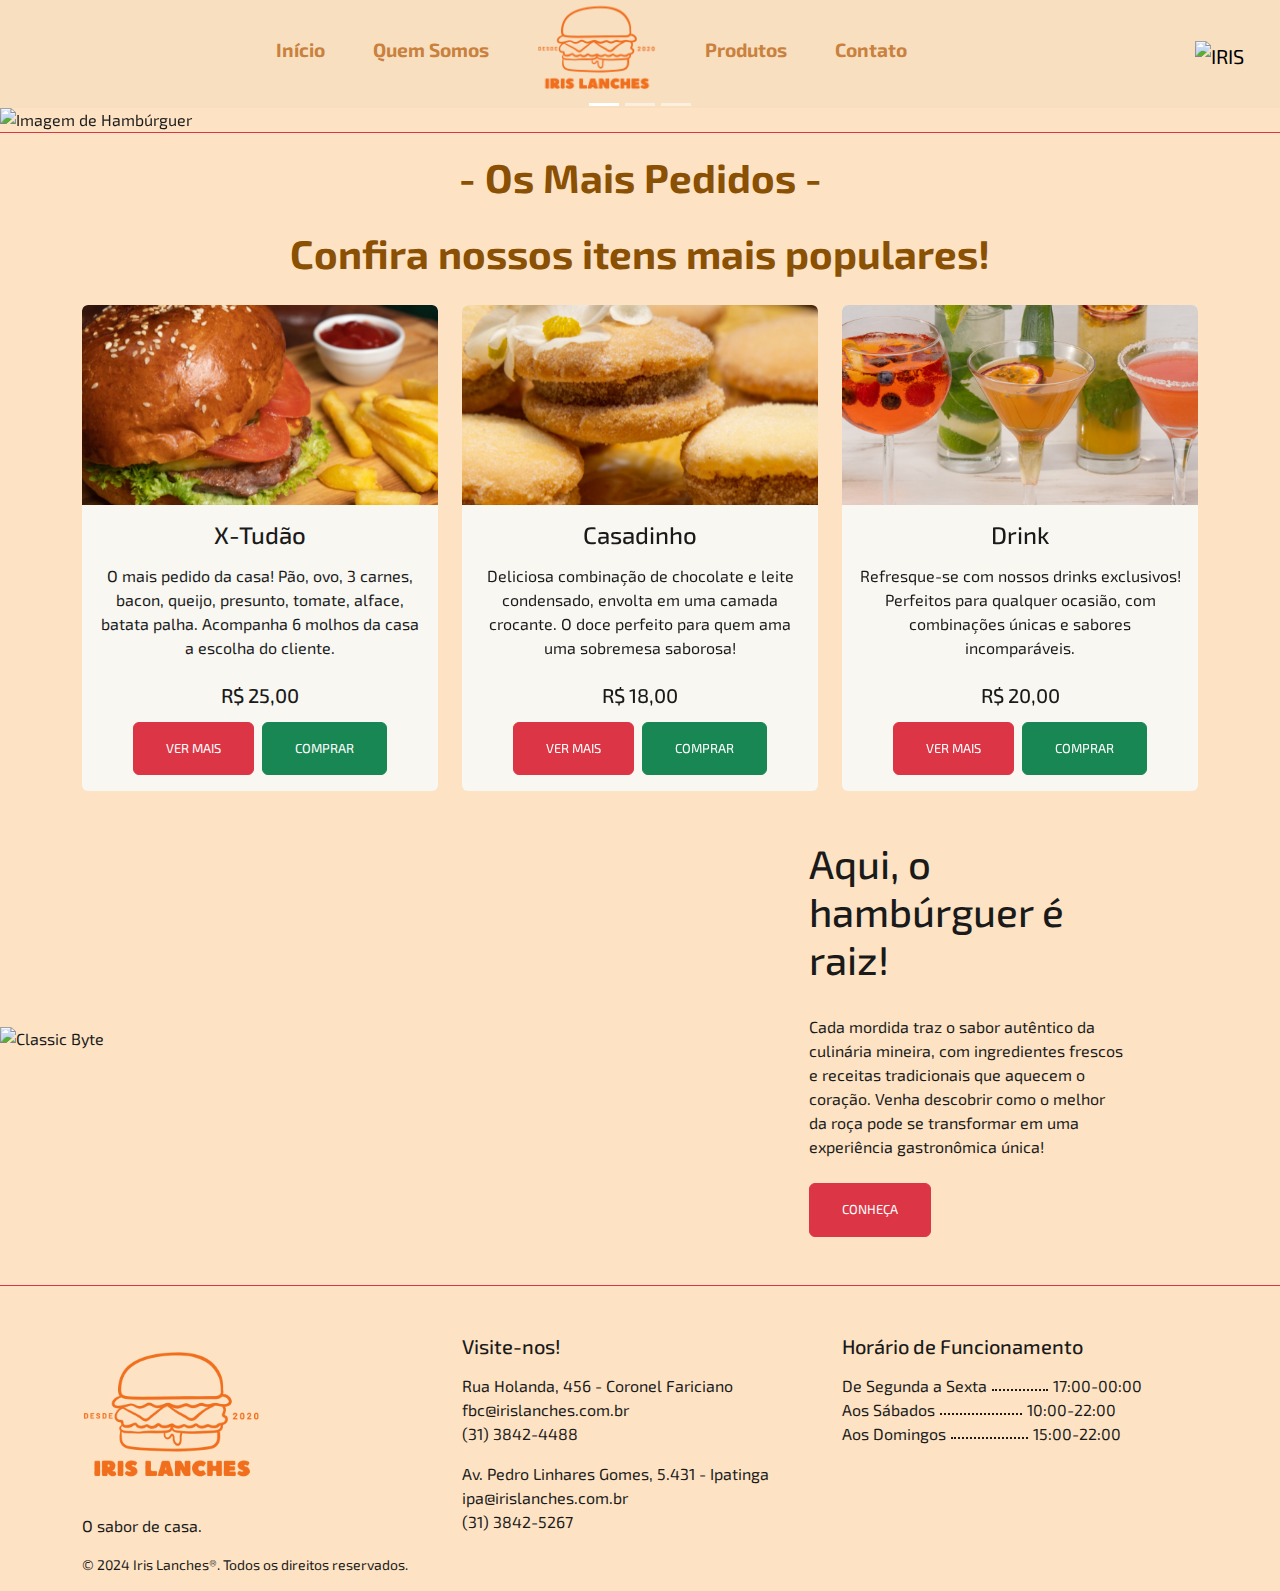
==== index.html @ 153a1ab7 "Título e subtítulo + botão para ver mais sobre o produto" ====
<!DOCTYPE html>
<html lang="pt-BR">

<head>
  <meta charset="utf-8"> <!--Ignora caracteres especiais-->
  <meta name="viewport" content="width=device-width, initial-scale=1.0"><!-- Adapta formato do site para qualquer tela -->
  <title>IRIS LANCHES</title>

  <!--Google Fonts-->
    <link rel="preconnect" href="https://fonts.googleapis.com">
    <link rel="preconnect" href="https://fonts.gstatic.com" crossorigin>
    <link href="https://fonts.googleapis.com/css2?family=Exo+2:ital,wght@0,100..900;1,100..900&family=Kanit:ital,wght@0,100;0,200;0,300;0,400;0,500;0,600;0,700;0,800;0,900;1,100;1,200;1,300;1,400;1,500;1,600;1,700;1,800;1,900&display=swap" rel="stylesheet">

  <!--Link Booststrap-->
  <link href="https://cdn.jsdelivr.net/npm/bootstrap@5.3.3/dist/css/bootstrap.min.css" rel="stylesheet"
    integrity="sha384-QWTKZyjpPEjISv5WaRU9OFeRpok6YctnYmDr5pNlyT2bRjXh0JMhjY6hW+ALEwIH" crossorigin="anonymous"> 
  
  <!--Bootstrap Icons-->
  <link rel="icon" href="img/favicon.ico" type="image/x-icon">

  <!--CSS Local-->
  <link rel="stylesheet" href="assets/style.css"> 
</head>

<body>
<!--NAVBAR-->
<header>
    <nav class="navbar navbar-expand-lg bg-navbar">
        <div class="container-fluid">
            <button class="navbar-toggler" type="button" data-bs-toggle="collapse"
                data-bs-target="#navbarSupportedContent" aria-controls="navbarSupportedContent"
                aria-expanded="false" aria-label="Toggle navigation">
                <span class="navbar-toggler-icon"></span>
          </button>
          <div class="collapse navbar-collapse justify-content-center" id="navbarSupportedContent">
              <ul class="navbar-nav">
                  <li class="nav-item active ms-3 me-3">
                      <a class="nav-link nav-hover h6 text" href="index.html" style="font-size: larger;"><strong>Início</strong></a>
                  </li>
                  <li class="nav-item ms-3 me-3">
                      <a class="nav-link nav-hover h6 text" href="quem-somos.html" style="font-size: larger;"><strong>Quem Somos</strong></a>
                  </li> 
                </ul>
                <!--Logo-->
                <a class="navbar-brand mx-4" href="index.html">
                    <img src="img/logo.navbar.png" alt="IRIS" width="120" height="120">
                </a>
                <ul class="navbar-nav">
                    <li class="nav-item ms-3 me-3 dropdown">
                        <a class="nav-link nav-hover h6 text" href="#" 
                            data-bs-toggle="dropdown" aria-expanded="false" style="font-size: larger;">
                            <strong>Produtos</strong>
                        </a>
                        <ul class="dropdown-menu border-warning">
                            <li><a class="dropdown-item" href="produtos/hamburgueres.html"><strong>Hambúrgueres</strong></a></li>
                            <li><a class="dropdown-item" href="produtos/bebidas.html"><strong>Bebidas</strong></a></li>
                            <li><a class="dropdown-item" href="/produtos/porcoes.html"><strong>Porções</strong></a></li>
                            <li><a class="dropdown-item" href="produtos/sobremesas.html"><strong>Sobremesas</strong></a></li>
                            <li>
                                <hr class="dropdown-divider border-success">
                            </li>
                            <li><a class="dropdown-item" href="produtos.html" style="font-size: larger;"><strong>Ver tudo</strong></a></li>
                        </ul>
                    </li>

                    <li class="nav-item ms-3 me-3">
                        <a class="nav-link nav-hover h6 text" href="contato.html" style="font-size: larger;"><strong>Contato</strong></a>
                    </li>
                </ul>
          </div>

          <ul class="navbar-nav ms-auto">
              <li class="nav-item">
                  <!--Sacola-->
                <a class="navbar-brand mx-4" href="carrinho.html">
                    <img src="img/Sacola.png" alt="IRIS" width="50" height="50">
                </a>
              </li>
          </ul>
      </div>
  </nav>
</header>
</main>

<!--CARROSSEL-->
<div id="carouselExampleIndicators" class="carousel slide custom-carousel border-bottom border-danger"
    data-bs-ride="carousel" data-bs-pause="false">
    <div class="carousel-indicators">
        <button type="button" data-bs-target="#carouselExampleIndicators" data-bs-slide-to="0" class="active"
            aria-current="true" aria-label="Slide 1"></button>
        <button type="button" data-bs-target="#carouselExampleIndicators" data-bs-slide-to="1"
            aria-label="Slide 2"></button>
        <button type="button" data-bs-target="#carouselExampleIndicators" data-bs-slide-to="2"
            aria-label="Slide 3"></button>
    </div>
    <div class="carousel-inner">
        <!-- Slide 1 -->
        <div class="carousel-item active">
            <img src="img/carrossel1.png" class="d-block w-100" alt="Imagem de Hambúrguer">
            <div class="carousel-caption">
                <a href="produtos/hamburgueres.html" class="btn btn-danger mt-3">Lanches</a>
            </div>
        </div>
        <!-- Slide 2 -->
        <div class="carousel-item">
            <img src="img/carrossel2.png" class="d-block w-100" alt="Imagem de Sobremesa">
            <div class="carousel-caption">
                <a href="produtos/sobremesas.html" class="btn btn-danger mt-3">Sobremesas</a>
            </div>
        </div>
        <!-- Slide 3 -->
        <div class="carousel-item">
            <img src="img/carrossel3.png" class="d-block w-100" alt="Imagem de Bebidas">
            <div class="carousel-caption">
                <a href="produtos/bebidas.html" class="btn btn-danger mt-3">Bebidas</a>
            </div>
        </div>
    </div>
</div>

  <!-- Título  -->
     <div class="titulo text-center d-flex flex-column align-items-center">
        <h1><strong>- Os Mais Pedidos -</strong></h1>
     </div>
     <!-- Subtítulo -->
    <div class="subtitulo text-center d-flex flex-column align-items-center">
        <h1><strong>Confira nossos itens mais populares!</strong></h1>
    </div>
        <!-- CARDS -->
        <div class="container">
            <div id="carouselExampleAutoplaying" class="carousel slide" data-bs-ride="carousel" data-bs-interval="5000" data-bs-pause="false">
                <div class="carousel-inner">
                    <div class="carousel-item active">
                        <div class="row">
                            <div class="col-md-4">
                                <div class="card border-0 text-center d-flex flex-column align-items-center">
                                    <img src="img/Card-Início-1.png" class="card-img-top img-carousel" alt="X-Tudão">
                                    <div class="card-body">
                                        <h4 class="card-title">X-Tudão</h4>
                                        <p class="card-text">O mais pedido da casa! Pão, ovo, 3 carnes, bacon, queijo, presunto, tomate, alface, batata palha. Acompanha 6 molhos da casa a escolha do cliente.</p>
                                        <h5 class="card-text">R$ 25,00</h5>
                                        <div class="d-flex justify-content-center">
                                            <a href="produtos/hamburgueres.html" class="btn btn-danger me-2">Ver mais</a> 
                                            <a href="comprar/hamburguer" class="btn btn-success">Comprar</a> 
                                        </div>
                                    </div>
                                </div>
                            </div>
                            <div class="col-md-4">
                                <div class="card border-0 text-center d-flex flex-column align-items-center">
                                    <img src="img/Card-Início-2.png" class="card-img-top img-carousel" alt="Doce">
                                    <div class="card-body">
                                        <h4 class="card-title">Casadinho</h4>
                                        <p class="card-text">Deliciosa combinação de chocolate e leite condensado, envolta em uma camada crocante. O doce perfeito para quem ama uma sobremesa saborosa!</p>
                                        <h5 class="card-text">R$ 18,00</h5>
                                        <div class="d-flex justify-content-center">
                                            <a href="produtos/hamburgueres.html" class="btn btn-danger me-2">Ver mais</a>
                                            <a href="comprar/hamburguer" class="btn btn-success">Comprar</a> 
                                        </div>
                                    </div>
                                </div>
                            </div>
                            <div class="col-md-4">
                                <div class="card border-0 text-center d-flex flex-column align-items-center">
                                    <img src="img/Card-Início-3.png" class="card-img-top img-carousel" alt="Drinks">
                                    <div class="card-body">
                                        <h4 class="card-title">Drink</h4>
                                        <p class="card-text">Refresque-se com nossos drinks exclusivos! Perfeitos para qualquer ocasião, com combinações únicas e sabores incomparáveis.</p>
                                        <h5 class="card-text">R$ 20,00</h5>
                                        <div class="d-flex justify-content-center">
                                            <a href="produtos/hamburgueres.html" class="btn btn-danger me-2">Ver mais</a> 
                                            <a href="comprar/hamburguer" class="btn btn-success">Comprar</a> 
                                        </div>
                                    </div>
                                </div>
                            </div>
                        </div>
                    </div>
                </div>
            </div>
        </div>
        
<!--Botão "Quem Somos"-->
<div class="row align-items-center border-bottom border-danger">
  <div class="col-lg-6">
      <img src="img/missão.card.png" alt="Classic Byte" width="100%">
  </div>
  <div class="col-lg-6">
      <div class="m-pp">
          <h1>Aqui, o hambúrguer é raiz!</h1>
           ​<p>Cada mordida traz o sabor autêntico da culinária mineira, com ingredientes frescos e receitas tradicionais que aquecem o coração. Venha descobrir como o melhor da roça pode se transformar em uma experiência gastronômica única!</p>
          <a href="quem-somos.html" class="btn btn-danger mt-2">Conheça</a>
      </div>
  </div>
</div>

<footer>
  <!--Contato ao fim da página-->
<div class="container my-5">
  <div class="row">
      <!-- Coluna 1 -->
      <div class="col-lg-4 col-sm-12 text-start">
          <img src="img/logo.navbar.png" class="mb-8" width="180px">
          <p>O sabor de casa.</p>
          <p class="small">© 2024 Iris Lanches®. Todos os direitos reservados.</p>
      </div>

      <!-- Coluna 2 -->
      <div class="col-lg-4 col-sm-12 text-start my-lg-0 my-sm-4">
          <h5 class="mb-3">Visite-nos!</h5>
          <p>Rua Holanda, 456 - Coronel Fariciano<br>
              fbc@irislanches.com.br<br>
              (31) 3842-4488</p>
          <p>Av. Pedro Linhares Gomes, 5.431 - Ipatinga<br>
              ipa@irislanches.com.br<br>
              (31) 3842-5267</p>
      </div>

      <!-- Coluna 3 -->
      <div class="col-lg-4 col-sm-12 text-start">
          <h5 class="mb-3">Horário de Funcionamento</h5>
          <div class="footer-item">
              <div> De Segunda a Sexta</div>
              <div class="footer-line"></div>
              <div>17:00-00:00</div>
          </div>
          <div class="footer-item">
              <div>Aos Sábados</div>
              <div class="footer-line"></div>
              <div>10:00-22:00</div>
          </div>
          <div class="footer-item">
              <div>Aos Domingos</div>
              <div class="footer-line"></div>
              <div>15:00-22:00</div>
</div>

<a href="https://www.facebook.com/SenaiMG" class="btn text-danger fs-5"><i
class="bi bi-facebook"></i></a>
<a href="https://www.instagram.com/senaiminas" class="btn text-danger fs-5"><i
class="bi bi-instagram"></i></a>
<a href="https://x.com/senaimg" class="btn text-danger fs-5"><i class="bi bi-twitter"></i></a>
</div>
</div>
</div>
</footer>

<script src="https://cdn.jsdelivr.net/npm/bootstrap@5.3.3/dist/js/bootstrap.bundle.min.js"
integrity="sha384-YvpcrYf0tY3lHB60NNkmXc5s9fDVZLESaAA55NDzOxhy9GkcIdslK1eN7N6jIeHz"
crossorigin="anonymous"></script>

</body>
</html>
---- assets/style.css ----
/* FORMATA BODY INICIAL */
body {
    margin: 0;
    height: 100vh;
    background-color: rgb(253, 227, 196);
    background-size: cover;
    background-repeat: no-repeat;
    background-position: center;
}

/**/
:root {
    --bs-body-bg: #F8F7F2;
    --bs-body-color: #1A1A1A;
}

body {
    font-family: 'Exo 2', sans-serif;
}

.btn {
    font-family: 'Exo 2', sans-serif;
    text-transform: uppercase;
    padding: 1rem 2rem 1rem 2rem;
    font-size: 13px;
}

.m-pp {
    margin: 3rem 25% 3rem 25%;
}

/*NAVBAR*/
.bg-navbar {
    background-color: #f7dfc0;
    height: 108px; 
}

.navbar {
    padding-top: 5px; 
    padding-bottom: 5px; 
}

/* Define as cores padrão da navbar */
.bg-navbar {
    background-color: #f7dfc0; 
}

.navbar .nav-link {
    color: #c9813d; 
    transition: color 0.3s ease, background-color 0.3s ease;
}

.navbar .nav-link:hover {
    color: #a54f27;
}

/* Exibe o dropdown */
.dropdown:hover .dropdown-menu {
    display: block;
    position: absolute;
    z-index: 1000; 
}

/* Para os itens do dropdown */
.dropdown-menu .dropdown-item {
    color: #c9813d;
    transition: color 0.3s ease, background-color 0.3s ease;
}

/* Para o hover nos itens do dropdown */
.dropdown-menu .dropdown-item:hover {
    color: #ffffff;
    background-color: #ff4500; 
}

/* Estilo comum para todos os botões */
.carousel-caption .btn {
    position: absolute;
    z-index: 10;  
    font-size: 1rem;  
    color: #fff;  
    padding: 10px 20px;
}

/* CARROSSEL */
.carousel-item {
    position: relative;
    height: 100%; 
}

.carousel-caption {
    position: absolute;
    bottom: 10px;  
    left: 10px;    
    right: 10px;
    z-index: 10;  
    color: white;  
}

/* Botões */
.carousel-caption .btn {
    position: absolute;
    z-index: 11;  
    padding: 10px 20px;  
    background-color: #851511;  
    color: white;  
    border-radius: 5px;  
    font-family: 'Exo 2', sans-serif;
    text-decoration: none;  
}

/* Botão do primeiro slide */
.carousel-item:first-child .carousel-caption .btn {
    top: -120%;   
    left: 4%;  
}

/* Botão do segundo slide */
.carousel-item:nth-child(2) .carousel-caption .btn {
    top: -300%;   
    right: 45%; 
}

/* Botão do terceiro slide */
.carousel-item:nth-child(3) .carousel-caption .btn {
    bottom: 345%; 
    left: 48%;   
}


.custom-carousel .carousel-inner {
    height: 100%;
}

.custom-carousel img {
    object-fit: cover;
    height: 100%;
}

/* Ajuste Imagem Carousel Produtos */
.img-carousel {
    height: 660px;
    width: 400px;
}


@keyframes scroll {
    0% {
        transform: translateX(0%);
    }

    100% {
        transform: translateX(-100%);
    }
}

/*Título e Subtítulo*/
.titulo, .subtitulo {
    color: #8a5004;
    font-size: xx-large;
    margin-top: 20px; 
    margin-bottom: 20px; 
}

/*CARDS*/
.card {
    display: flex;
    flex-direction: column;
    justify-content: space-between;
    height: 100%; 
    overflow: hidden; 
    margin-bottom: 20px; 
}
/* Ajustes nas imagens para garantir que elas fiquem dentro do card */
.img-carousel {
    width: 100%; 
    height: 200px; 
    object-fit: cover; 
}

/* Ajustar o texto dentro do card e garantir que os botões fiquem visíveis */
.card-body {
    display: flex;
    flex-direction: column;
    justify-content: space-between;
    flex-grow: 1; 
    overflow: hidden; 
}

/* Ajustes nos botões dentro dos cards */
.card-body .btn {
    margin-top: auto; 
}

/* Responsividade para telas pequenas */
@media (max-width: 768px) {
    .card {
        height: auto; 
    }

    .img-carousel {
        height: 180px; 
    }
}


/* Linha Pontilhada - Footer */
.footer-item {
    display: flex;
}

.footer-item>div:first-child {
    min-width: 65px;
    text-align: left;
}

.footer-line {
    border-bottom: 2px dotted;
    flex-grow: .5;
    margin: 0 5px;
    position: relative;
    top: -7px;
}

/* Linha do Tempo - Quem Somos */
.tl-separator {
    width: 2px;
    height: 100%;
    background-color: var(--bs-danger);
}

.tl-circle {
    width: 20px;
    height: 20px;
    background-color: var(--bs-danger);
    border-radius: 50%;
    margin-left: 50%;
    transform: translateX(-50%);
}
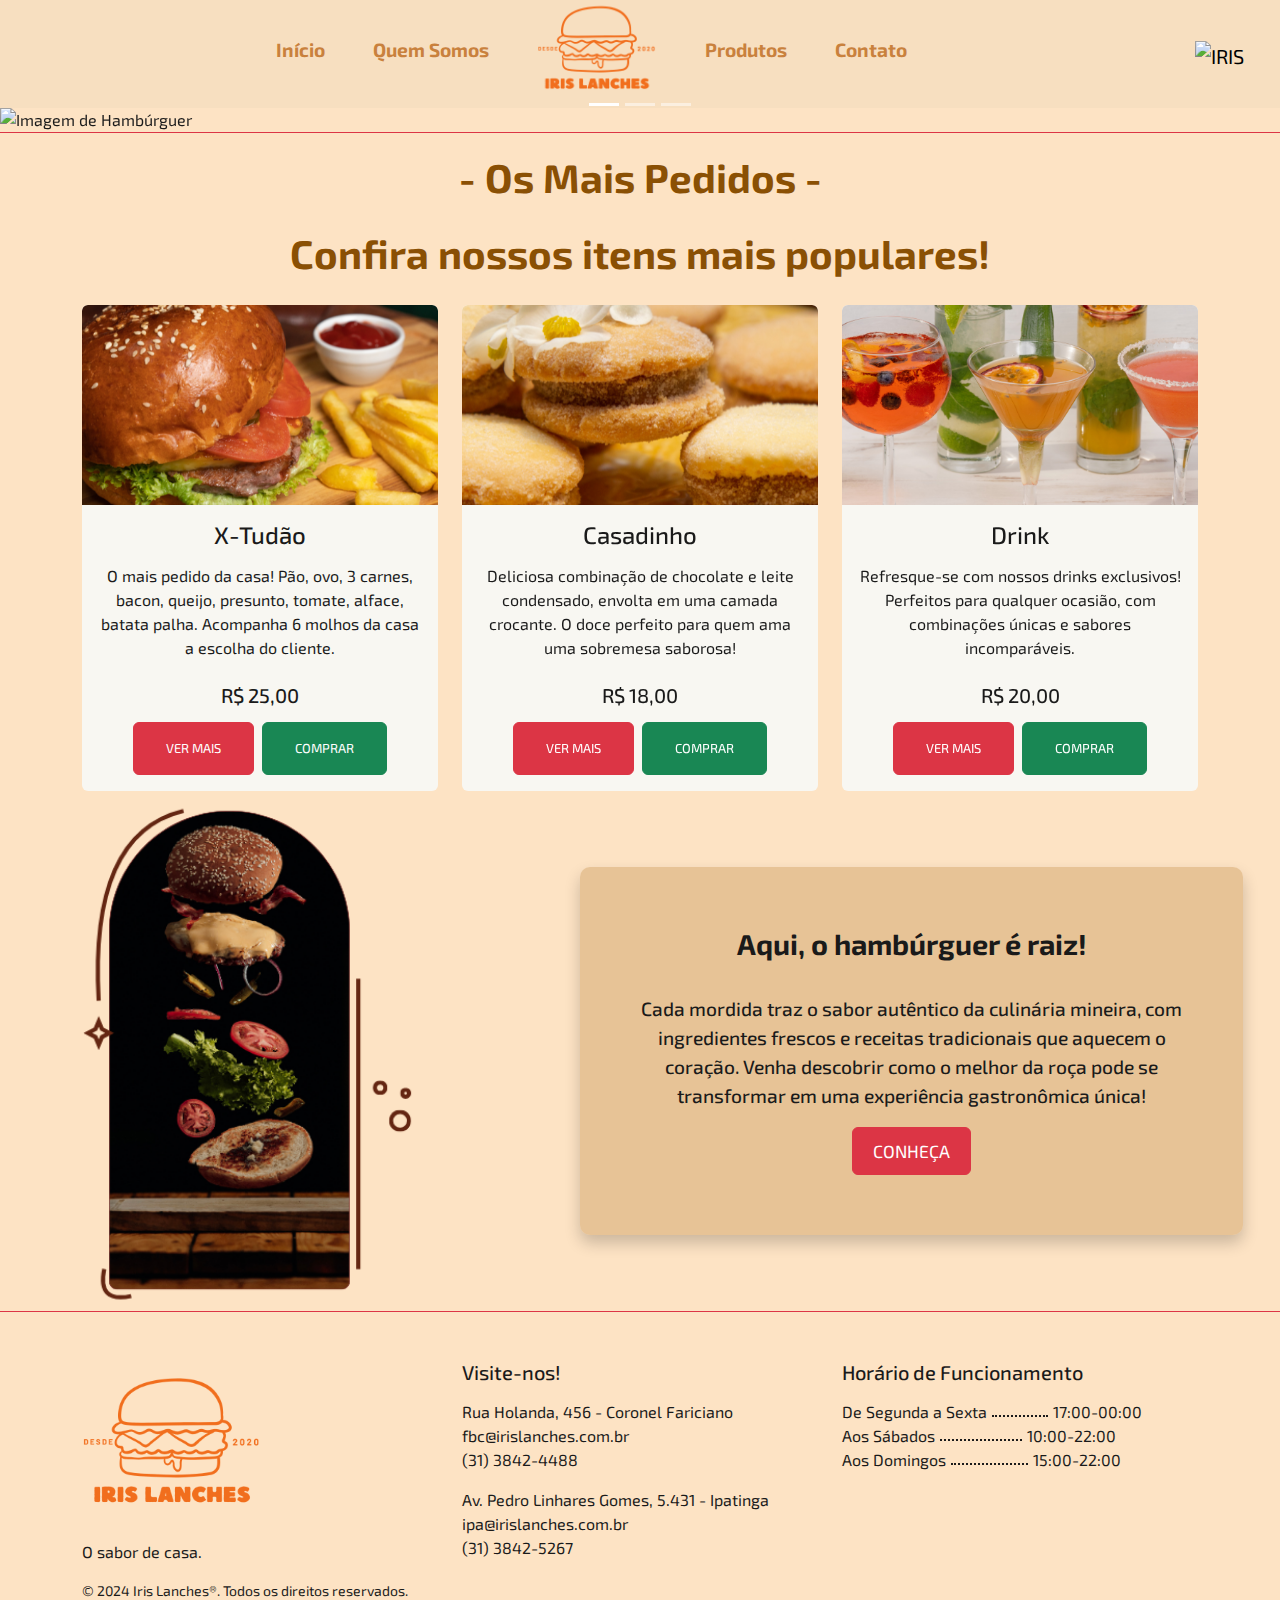
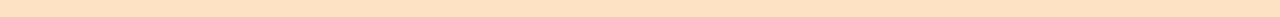
==== commit 4ce31aaf: "Merge pull request #5 from liGia-sz/bugfix/col-section-quem-somos" ====
--- a/index.html
+++ b/index.html
@@ -180,19 +180,24 @@
             </div>
         </div>
         
-<!--Botão "Quem Somos"-->
+<!--SECTION "QUEM SOMOS"-->
+<section class="quem-somos">
 <div class="row align-items-center border-bottom border-danger">
-  <div class="col-lg-6">
-      <img src="img/missão.card.png" alt="Classic Byte" width="100%">
+  <div class="col-lg-5">
+      <img src="img/Quem Somos.png" alt="Quem Somos" width="100%">
   </div>
-  <div class="col-lg-6">
+  <div class="col-lg-7">
       <div class="m-pp">
-          <h1>Aqui, o hambúrguer é raiz!</h1>
-           ​<p>Cada mordida traz o sabor autêntico da culinária mineira, com ingredientes frescos e receitas tradicionais que aquecem o coração. Venha descobrir como o melhor da roça pode se transformar em uma experiência gastronômica única!</p>
+        <!--Card Estilizado -->
+        <div class="card border-0 text-center d-flex flex-column align-items-center">
+          <h1><strong>Aqui, o hambúrguer é raiz!</strong></h1>
+          ​<h5>Cada mordida traz o sabor autêntico da culinária mineira, com ingredientes frescos e receitas tradicionais que aquecem o coração. Venha descobrir como o melhor da roça pode se transformar em uma experiência gastronômica única!</h5>
           <a href="quem-somos.html" class="btn btn-danger mt-2">Conheça</a>
       </div>
   </div>
 </div>
+</div>
+</section>
 
 <footer>
   <!--Contato ao fim da página-->
--- a/assets/style.css
+++ b/assets/style.css
@@ -177,7 +177,14 @@
     width: 100%; 
     height: 200px; 
     object-fit: cover; 
-}
+    transition: transform 0.3s ease-in-out; 
+}
+
+.img-carousel:hover {
+    transform: scale(1.1); /* Aumenta a imagem em 10% */
+    box-shadow: 0 8px 16px rgba(0, 0, 0, 0.2); 
+}
+
 
 /* Ajustar o texto dentro do card e garantir que os botões fiquem visíveis */
 .card-body {
@@ -204,6 +211,31 @@
     }
 }
 
+/*QUEM SOMOS*/
+.quem-somos .card {
+    right: 40%;
+    width: 180%;  
+    margin: 20px auto; 
+    padding: 60px; 
+    background-color: #dbb27da4; 
+    border-radius: 10px; 
+    box-shadow: 0 8px 16px rgba(0, 0, 0, 0.2); 
+}
+
+.quem-somos .card h1 {
+    font-size: 1.8rem; 
+    margin-bottom: 10px; 
+}
+
+.quem-somos .card h5 {
+    font-size: 1.2rem; 
+    line-height: 1.5; 
+}
+
+.quem-somos .card .btn {
+    padding: 10px 20px; 
+    font-size: 1.1rem; 
+}
 
 /* Linha Pontilhada - Footer */
 .footer-item {
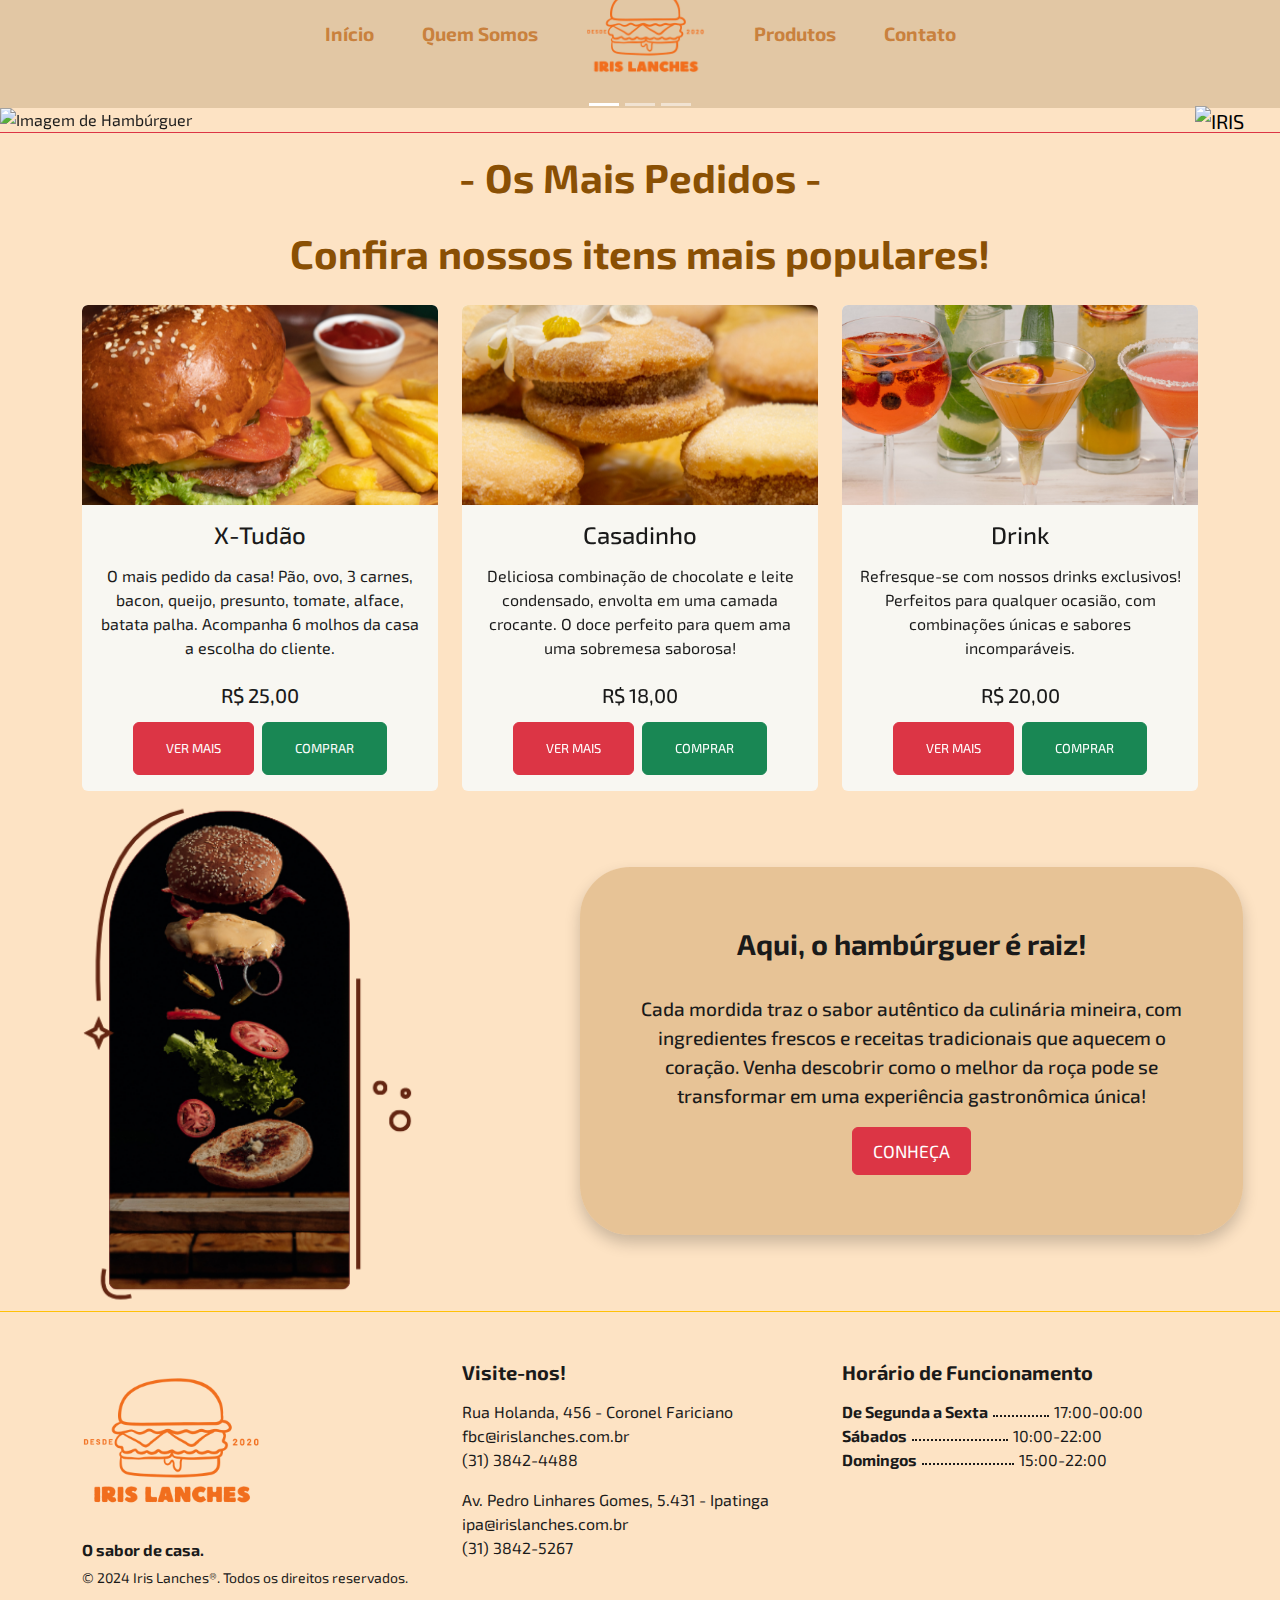
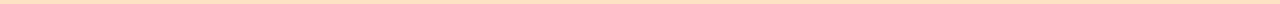
==== commit f25e0649: "Grid Circular completo" ====
--- a/index.html
+++ b/index.html
@@ -182,7 +182,7 @@
         
 <!--SECTION "QUEM SOMOS"-->
 <section class="quem-somos">
-<div class="row align-items-center border-bottom border-danger">
+<div class="row align-items-center">
   <div class="col-lg-5">
       <img src="img/Quem Somos.png" alt="Quem Somos" width="100%">
   </div>
@@ -199,20 +199,21 @@
 </div>
 </section>
 
+<!--FOOTER-->
 <footer>
-  <!--Contato ao fim da página-->
+    <div class="row border-bottom border-warning"></div>
 <div class="container my-5">
   <div class="row">
       <!-- Coluna 1 -->
       <div class="col-lg-4 col-sm-12 text-start">
           <img src="img/logo.navbar.png" class="mb-8" width="180px">
-          <p>O sabor de casa.</p>
+          <h6><strong>O sabor de casa.</strong></h6>
           <p class="small">© 2024 Iris Lanches®. Todos os direitos reservados.</p>
       </div>
 
       <!-- Coluna 2 -->
       <div class="col-lg-4 col-sm-12 text-start my-lg-0 my-sm-4">
-          <h5 class="mb-3">Visite-nos!</h5>
+          <h5 class="mb-3"><strong>Visite-nos!</strong></h5>
           <p>Rua Holanda, 456 - Coronel Fariciano<br>
               fbc@irislanches.com.br<br>
               (31) 3842-4488</p>
@@ -223,19 +224,19 @@
 
       <!-- Coluna 3 -->
       <div class="col-lg-4 col-sm-12 text-start">
-          <h5 class="mb-3">Horário de Funcionamento</h5>
+          <h5 class="mb-3"><strong>Horário de Funcionamento</strong></h5>
           <div class="footer-item">
-              <div> De Segunda a Sexta</div>
+              <div><strong>De Segunda a Sexta</strong></div>
               <div class="footer-line"></div>
               <div>17:00-00:00</div>
           </div>
           <div class="footer-item">
-              <div>Aos Sábados</div>
+              <div><strong>Sábados</strong></div>
               <div class="footer-line"></div>
               <div>10:00-22:00</div>
           </div>
           <div class="footer-item">
-              <div>Aos Domingos</div>
+              <div><strong>Domingos</strong></div>
               <div class="footer-line"></div>
               <div>15:00-22:00</div>
 </div>
@@ -248,6 +249,7 @@
 </div>
 </div>
 </div>
+</div>
 </footer>
 
 <script src="https://cdn.jsdelivr.net/npm/bootstrap@5.3.3/dist/js/bootstrap.bundle.min.js"
--- a/assets/style.css
+++ b/assets/style.css
@@ -43,7 +43,7 @@
 
 /* Define as cores padrão da navbar */
 .bg-navbar {
-    background-color: #f7dfc0; 
+    background-color: #e2c7a4; 
 }
 
 .navbar .nav-link {
@@ -218,7 +218,7 @@
     margin: 20px auto; 
     padding: 60px; 
     background-color: #dbb27da4; 
-    border-radius: 10px; 
+    border-radius: 50px; 
     box-shadow: 0 8px 16px rgba(0, 0, 0, 0.2); 
 }
 
@@ -237,7 +237,214 @@
     font-size: 1.1rem; 
 }
 
-/* Linha Pontilhada - Footer */
+/*PÁGINA QUEM SOMOS*/
+/*TÍTULO E SUTÍTULOS*/
+.container-fluid {
+    flex-direction: column; /* Alinha os itens verticalmente */
+    justify-content: center; /* Centraliza verticalmente */
+    text-align: center; /* Garante que o texto dentro do contêiner esteja centralizado */
+}   
+.title {
+    color: rgb(63, 45, 31);
+}
+
+.sub-title {
+    color: rgb(80, 30, 6);
+}
+
+.sub-text {
+    color: rgb(129, 55, 20);
+}
+
+/*GRIDS EM CÍRCULO*/
+.carousel-container {
+    margin: 0 auto;
+    position: relative;
+    height: 900px;
+    display: flex;
+    justify-content: center;
+    align-items: center;
+    z-index: 2;
+}
+
+.logo-center {
+    position: absolute;
+    top: 50%;
+    left: 50%;
+    transform: translate(-50%, -50%);
+    z-index: 10; /* Mantém a logo acima dos cards */
+}
+
+.card-circle img {
+    width: 100%; /* Faz a imagem ocupar toda a largura do card */
+    height: 100%;
+    object-fit: cover; /* Ajusta a imagem sem deformar */
+    border-radius: 8px; /* Bordas arredondadas */
+}
+
+/* Estilo para o círculo */
+.circle {
+    position: relative;
+    width: 100%;
+    height: 100%;
+    border-radius: 50%;
+    display: flex;
+    justify-content: center;
+    align-items: center;
+}
+
+/* Estilo para os cards circulares */
+.card-circle {
+    position: absolute;
+    width: 180px; /* Ajustei o tamanho dos cards */
+    height: 180px;
+    display: flex;
+    flex-direction: column;
+    justify-content: center;
+    align-items: center;
+    text-align: center;
+    transform-origin: 50% 50%;
+    transition: transform 0.5s ease;
+}
+
+/* Tamanho e estilo do mini-card */
+.mini-card {
+    position: absolute;
+    bottom: 20px;
+    background-color: rgba(0, 0, 0, 0.6);
+    color: white;
+    padding: 10px;
+    border-radius: 5px;
+    font-size: 14px;
+    width: 80%;
+    opacity: 0;
+    visibility: hidden;
+    transition: opacity 0.3s ease, visibility 0.3s ease;
+}
+
+/* Cards revelam mini-cards ao passar o mouse */
+.card-circle:hover .mini-card {
+    opacity: 1;
+    visibility: visible;
+}
+
+/* Ao passar o mouse sobre um card, o mini-card aparecerá */
+.card-circle:hover {
+    transform: scale(1.1);
+}
+
+/* Posicionamento Circular */
+.circle .card-circle {
+    position: absolute;
+    top: 50%;
+    left: 50%;
+    transform: translate(-50%, -50%) rotate(calc(360deg / 6 * var(--i))) translate(220px) rotate(calc(-360deg / 6 * var(--i))); /* Distância de 220px */
+    transition: transform 0.3s ease;
+}
+
+.carousel-container {
+    margin: 0 auto;
+}
+
+.logo-center {
+    position: absolute;
+    top: 50%;
+    left: 50%;
+    transform: translate(-50%, -50%);
+    z-index: 10; /* Mantém a logo acima dos cards */
+}
+
+.card-circle img {
+    width: 100%; /* Faz a imagem ocupar toda a largura do card */
+    height: 100%;
+    object-fit: cover; /* Ajusta a imagem sem deformar */
+    border-radius: 8px; /* Para bordas arredondadas */
+}
+
+/* MINI CARD */
+/* Contêiner geral */
+.carousel-container {
+    position: relative;
+    width: 500px;
+    height: 500px;
+    margin: 0 auto;
+    display: flex;
+    justify-content: center;
+    align-items: center;
+}
+
+/* Círculo onde os cards irão se posicionar */
+.circle {
+    position: relative;
+    width: 100%;
+    height: 100%;
+    border-radius: 50%;
+    display: flex;
+    justify-content: center;
+    align-items: center;
+}
+
+/* Estilo para os cards circulares */
+.card-circle {
+    position: absolute;
+    width: 200px;
+    height: 200px;
+    display: flex;
+    flex-direction: column;
+    justify-content: center;
+    align-items: center;
+    text-align: center;
+    transform-origin: 50% 50%;
+    transition: transform 0.5s ease;
+}
+
+/* Tamanho e estilo do mini-card */
+.mini-card {
+    position: absolute;
+    bottom: 20px;
+    background-color: rgba(0, 0, 0, 0.6);
+    color: white;
+    padding: 10px;
+    border-radius: 5px;
+    font-size: 14px;
+    width: 80%;
+    opacity: 0;
+    visibility: hidden;
+    transition: opacity 0.3s ease, visibility 0.3s ease;
+}
+
+/* Cards revelam mini-cards ao passar o mouse */
+.card-circle:hover .mini-card {
+    opacity: 1;
+    visibility: visible;
+}
+
+/* Ao passar o mouse sobre um card, o mini-card aparecerá */
+.card-circle:hover {
+    transform: scale(1.1);
+}
+
+/* Posicionamento Circular */
+.circle .card-circle {
+    position: absolute;
+    gap: 10px;
+    top: 50%;
+    left: 50%;
+    transform: translate(-50%, -50%) rotate(calc(360deg / 6 * var(--i))) translate(200px) rotate(calc(-360deg / 6 * var(--i)));
+    transition: transform 0.3s ease;
+}
+
+.card-circle:nth-child(1) { --i: 0; }
+.card-circle:nth-child(2) { --i: 1; }
+.card-circle:nth-child(3) { --i: 2; }
+.card-circle:nth-child(4) { --i: 3; }
+.card-circle:nth-child(5) { --i: 4; }
+.card-circle:nth-child(6) { --i: 5; }
+
+.cansei{
+    color: rgb(253, 227, 196);;
+}
+/* FOOTER */
 .footer-item {
     display: flex;
 }
@@ -254,19 +461,3 @@
     position: relative;
     top: -7px;
 }
-
-/* Linha do Tempo - Quem Somos */
-.tl-separator {
-    width: 2px;
-    height: 100%;
-    background-color: var(--bs-danger);
-}
-
-.tl-circle {
-    width: 20px;
-    height: 20px;
-    background-color: var(--bs-danger);
-    border-radius: 50%;
-    margin-left: 50%;
-    transform: translateX(-50%);
-}
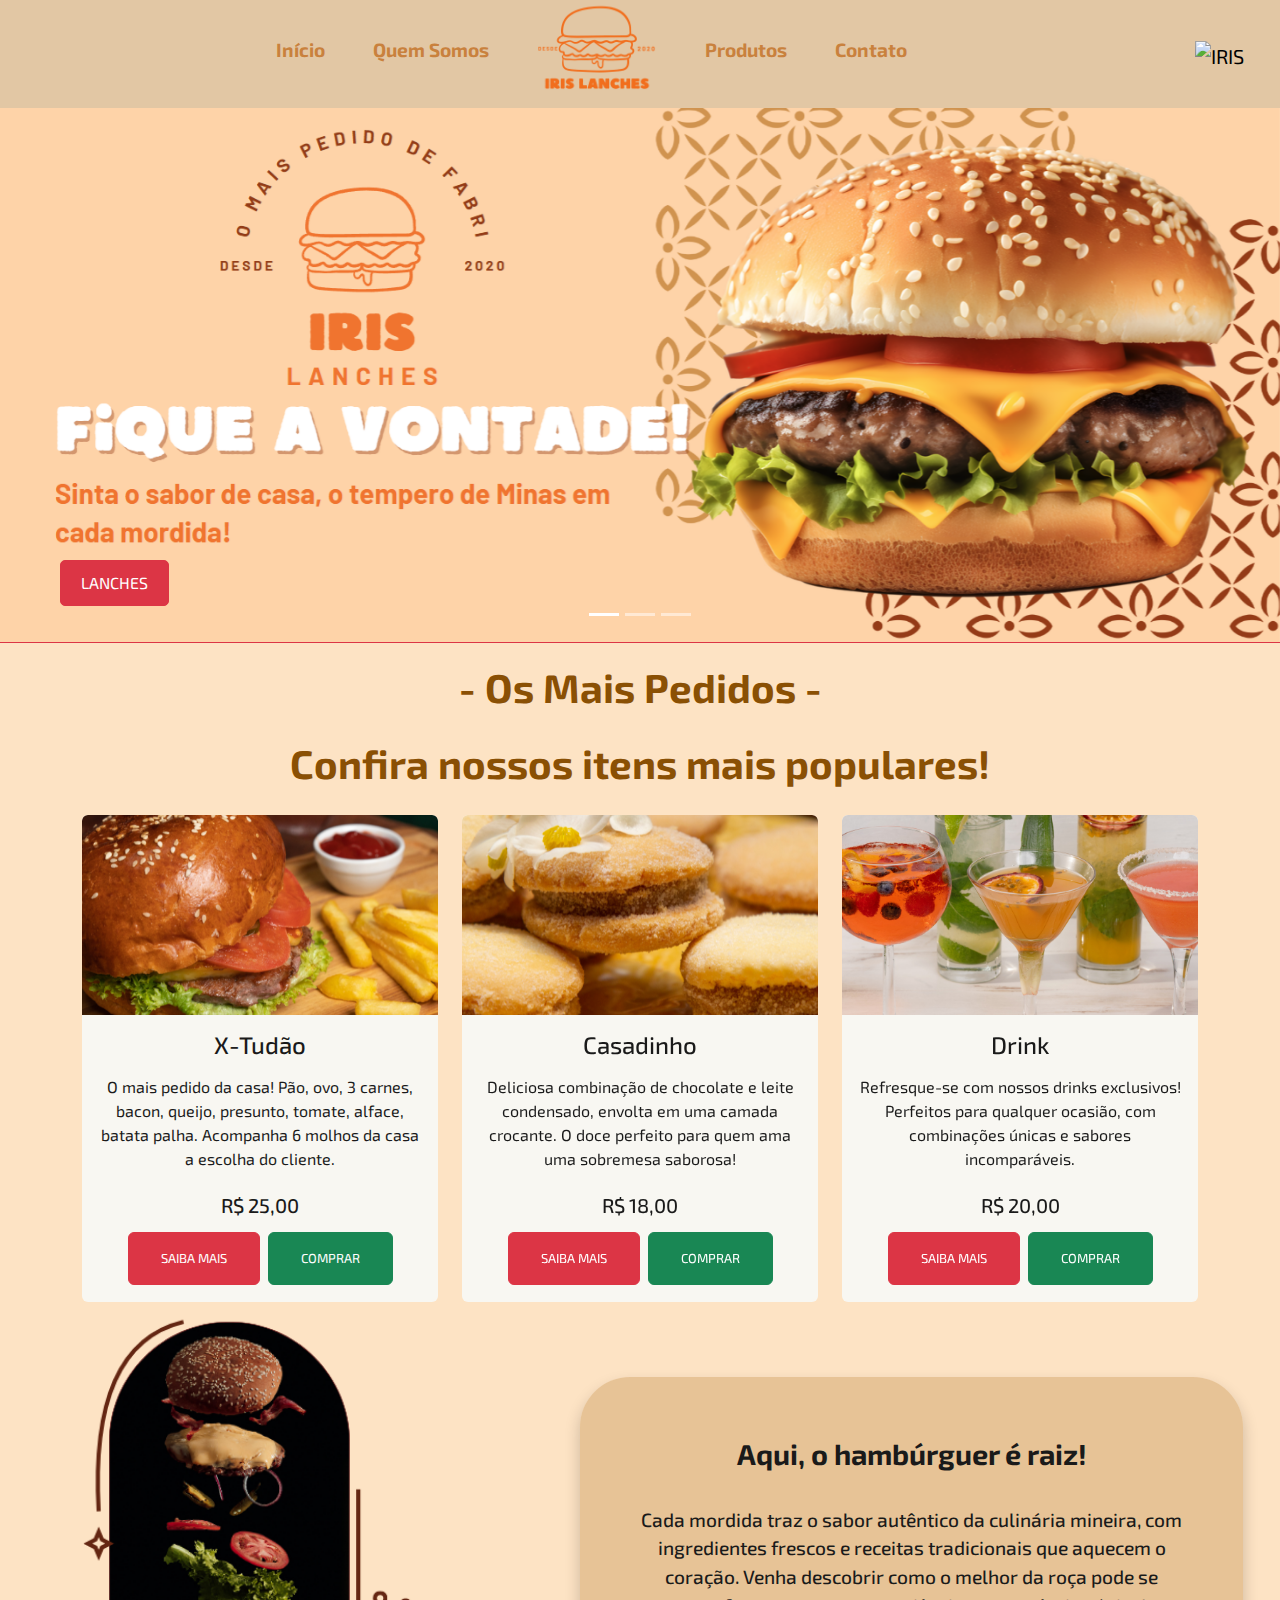
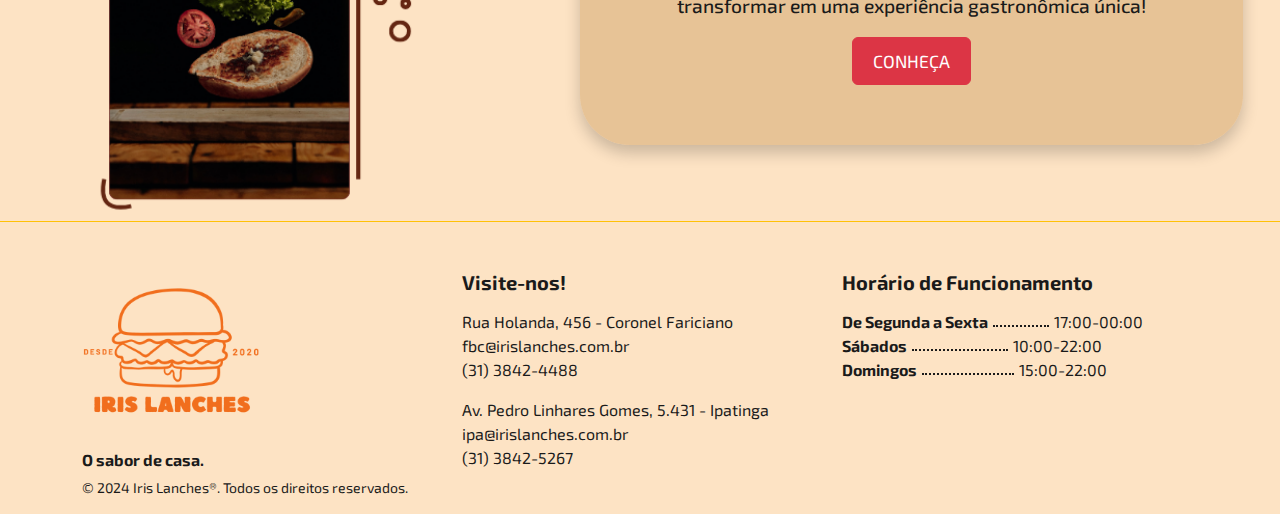
==== commit e7e8616a: "aiai" ====
--- a/index.html
+++ b/index.html
@@ -1,6 +1,5 @@
 <!DOCTYPE html>
 <html lang="pt-BR">
-
 <head>
   <meta charset="utf-8"> <!--Ignora caracteres especiais-->
   <meta name="viewport" content="width=device-width, initial-scale=1.0"><!-- Adapta formato do site para qualquer tela -->
@@ -96,21 +95,21 @@
     <div class="carousel-inner">
         <!-- Slide 1 -->
         <div class="carousel-item active">
-            <img src="img/carrossel1.png" class="d-block w-100" alt="Imagem de Hambúrguer">
+            <img src="img/Carrossel-1.png" class="d-block w-100" alt="Imagem de Hambúrguer">
             <div class="carousel-caption">
                 <a href="produtos/hamburgueres.html" class="btn btn-danger mt-3">Lanches</a>
             </div>
         </div>
         <!-- Slide 2 -->
         <div class="carousel-item">
-            <img src="img/carrossel2.png" class="d-block w-100" alt="Imagem de Sobremesa">
+            <img src="img/Carrossel-2.png" class="d-block w-100" alt="Imagem de Sobremesa">
             <div class="carousel-caption">
                 <a href="produtos/sobremesas.html" class="btn btn-danger mt-3">Sobremesas</a>
             </div>
         </div>
         <!-- Slide 3 -->
         <div class="carousel-item">
-            <img src="img/carrossel3.png" class="d-block w-100" alt="Imagem de Bebidas">
+            <img src="img/Carrrossel-3.png" class="d-block w-100" alt="Imagem de Bebidas">
             <div class="carousel-caption">
                 <a href="produtos/bebidas.html" class="btn btn-danger mt-3">Bebidas</a>
             </div>
@@ -133,6 +132,8 @@
                     <div class="carousel-item active">
                         <div class="row">
                             <div class="col-md-4">
+
+                                <!--Card X-Tudão-->
                                 <div class="card border-0 text-center d-flex flex-column align-items-center">
                                     <img src="img/Card-Início-1.png" class="card-img-top img-carousel" alt="X-Tudão">
                                     <div class="card-body">
@@ -140,12 +141,34 @@
                                         <p class="card-text">O mais pedido da casa! Pão, ovo, 3 carnes, bacon, queijo, presunto, tomate, alface, batata palha. Acompanha 6 molhos da casa a escolha do cliente.</p>
                                         <h5 class="card-text">R$ 25,00</h5>
                                         <div class="d-flex justify-content-center">
-                                            <a href="produtos/hamburgueres.html" class="btn btn-danger me-2">Ver mais</a> 
+                                            <button class="btn btn-danger me-2" data-bs-toggle="modal" data-bs-target="#infoModalXTudao">Saiba mais</button> 
                                             <a href="comprar/hamburguer" class="btn btn-success">Comprar</a> 
                                         </div>
                                     </div>
                                 </div>
-                            </div>
+                                <!--Modal para X-Tudão-->
+                            <div class="modal fade" id="infoModalXTudao" tabindex="-1" aria-labelledby="infoModalLabel" aria-hidden="true">
+                                <div class="modal-dialog">
+                                    <div class="modal-content">
+                                        <div class="modal-header">
+                                            <h5 class="modal-title" id="infoModalLabel">Informações Nutricionais - X-Tudão</h5>
+                                            <button type="button" class="btn-close" data-bs-dismiss="modal" aria-label="Close"></button>
+                                        </div>
+                                        <div class="modal-body">
+                                            <ul>
+                                                <li><strong>Calorias:</strong> 650 kcal</li>
+                                                <li><strong>Açúcares:</strong> 12g</li>
+                                                <li><strong>Proteínas:</strong> 34g</li>
+                                                <li><strong>Gorduras:</strong> 35g</li>
+                                                <li><strong>Sódio:</strong> 850mg</li>
+                                            </ul>
+                                        </div>
+                                    </div>
+                                </div>
+                            </div>
+                            </div>
+
+                            <!--Card Casadinho-->
                             <div class="col-md-4">
                                 <div class="card border-0 text-center d-flex flex-column align-items-center">
                                     <img src="img/Card-Início-2.png" class="card-img-top img-carousel" alt="Doce">
@@ -154,12 +177,34 @@
                                         <p class="card-text">Deliciosa combinação de chocolate e leite condensado, envolta em uma camada crocante. O doce perfeito para quem ama uma sobremesa saborosa!</p>
                                         <h5 class="card-text">R$ 18,00</h5>
                                         <div class="d-flex justify-content-center">
-                                            <a href="produtos/hamburgueres.html" class="btn btn-danger me-2">Ver mais</a>
+                                            <button class="btn btn-danger me-2" data-bs-toggle="modal" data-bs-target="#infoModalCasadinho">Saiba mais</button>
                                             <a href="comprar/hamburguer" class="btn btn-success">Comprar</a> 
                                         </div>
                                     </div>
                                 </div>
                             </div>
+                             <!--Modal para Casadinho-->
+                             <div class="modal fade" id="infoModalCasadinho" tabindex="-1" aria-labelledby="infoModalLabel" aria-hidden="true">
+                                <div class="modal-dialog">
+                                    <div class="modal-content">
+                                        <div class="modal-header">
+                                            <h5 class="modal-title" id="infoModalLabel">Informações Nutricionais - Casadinho</h5>
+                                            <button type="button" class="btn-close" data-bs-dismiss="modal" aria-label="Close"></button>
+                                        </div>
+                                        <div class="modal-body">
+                                            <ul>
+                                                <li><strong>Calorias:</strong> 650 kcal</li>
+                                                <li><strong>Açúcares:</strong> 12g</li>
+                                                <li><strong>Proteínas:</strong> 34g</li>
+                                                <li><strong>Gorduras:</strong> 35g</li>
+                                                <li><strong>Sódio:</strong> 850mg</li>
+                                            </ul>
+                                        </div>
+                                    </div>
+                                </div>
+                            </div>
+
+                            <!-- Card Drinks-->
                             <div class="col-md-4">
                                 <div class="card border-0 text-center d-flex flex-column align-items-center">
                                     <img src="img/Card-Início-3.png" class="card-img-top img-carousel" alt="Drinks">
@@ -168,11 +213,32 @@
                                         <p class="card-text">Refresque-se com nossos drinks exclusivos! Perfeitos para qualquer ocasião, com combinações únicas e sabores incomparáveis.</p>
                                         <h5 class="card-text">R$ 20,00</h5>
                                         <div class="d-flex justify-content-center">
-                                            <a href="produtos/hamburgueres.html" class="btn btn-danger me-2">Ver mais</a> 
+                                            <button class="btn btn-danger me-2" data-bs-toggle="modal" data-bs-target="#infoModalDrinks">Saiba mais</button>
                                             <a href="comprar/hamburguer" class="btn btn-success">Comprar</a> 
                                         </div>
                                     </div>
                                 </div>
+                            </div>
+                            <!--Modal para Drinks-->
+                            <div class="modal fade" id="infoModalDrinks" tabindex="-1" aria-labelledby="infoModalLabel" aria-hidden="true">
+                                <div class="modal-dialog">
+                                    <div class="modal-content">
+                                        <div class="modal-header">
+                                            <h5 class="modal-title" id="infoModalLabel">Informações Nutricionais - Drinks</h5>
+                                            <button type="button" class="btn-close" data-bs-dismiss="modal" aria-label="Close"></button>
+                                        </div>
+                                        <div class="modal-body">
+                                            <ul>
+                                                <li><strong>Calorias:</strong> 650 kcal</li>
+                                                <li><strong>Açúcares:</strong> 12g</li>
+                                                <li><strong>Proteínas:</strong> 34g</li>
+                                                <li><strong>Gorduras:</strong> 35g</li>
+                                                <li><strong>Sódio:</strong> 850mg</li>
+                                            </ul>
+                                        </div>
+                                    </div>
+                                </div>
+                            </div>
                             </div>
                         </div>
                     </div>
@@ -257,4 +323,4 @@
 crossorigin="anonymous"></script>
 
 </body>
-</html>
+</html>--- a/assets/style.css
+++ b/assets/style.css
@@ -102,8 +102,7 @@
 .carousel-caption .btn {
     position: absolute;
     z-index: 11;  
-    padding: 10px 20px;  
-    background-color: #851511;  
+    padding: 10px 20px;   
     color: white;  
     border-radius: 5px;  
     font-family: 'Exo 2', sans-serif;
@@ -240,7 +239,7 @@
 /*PÁGINA QUEM SOMOS*/
 /*TÍTULO E SUTÍTULOS*/
 .container-fluid {
-    flex-direction: column; /* Alinha os itens verticalmente */
+
     justify-content: center; /* Centraliza verticalmente */
     text-align: center; /* Garante que o texto dentro do contêiner esteja centralizado */
 }   
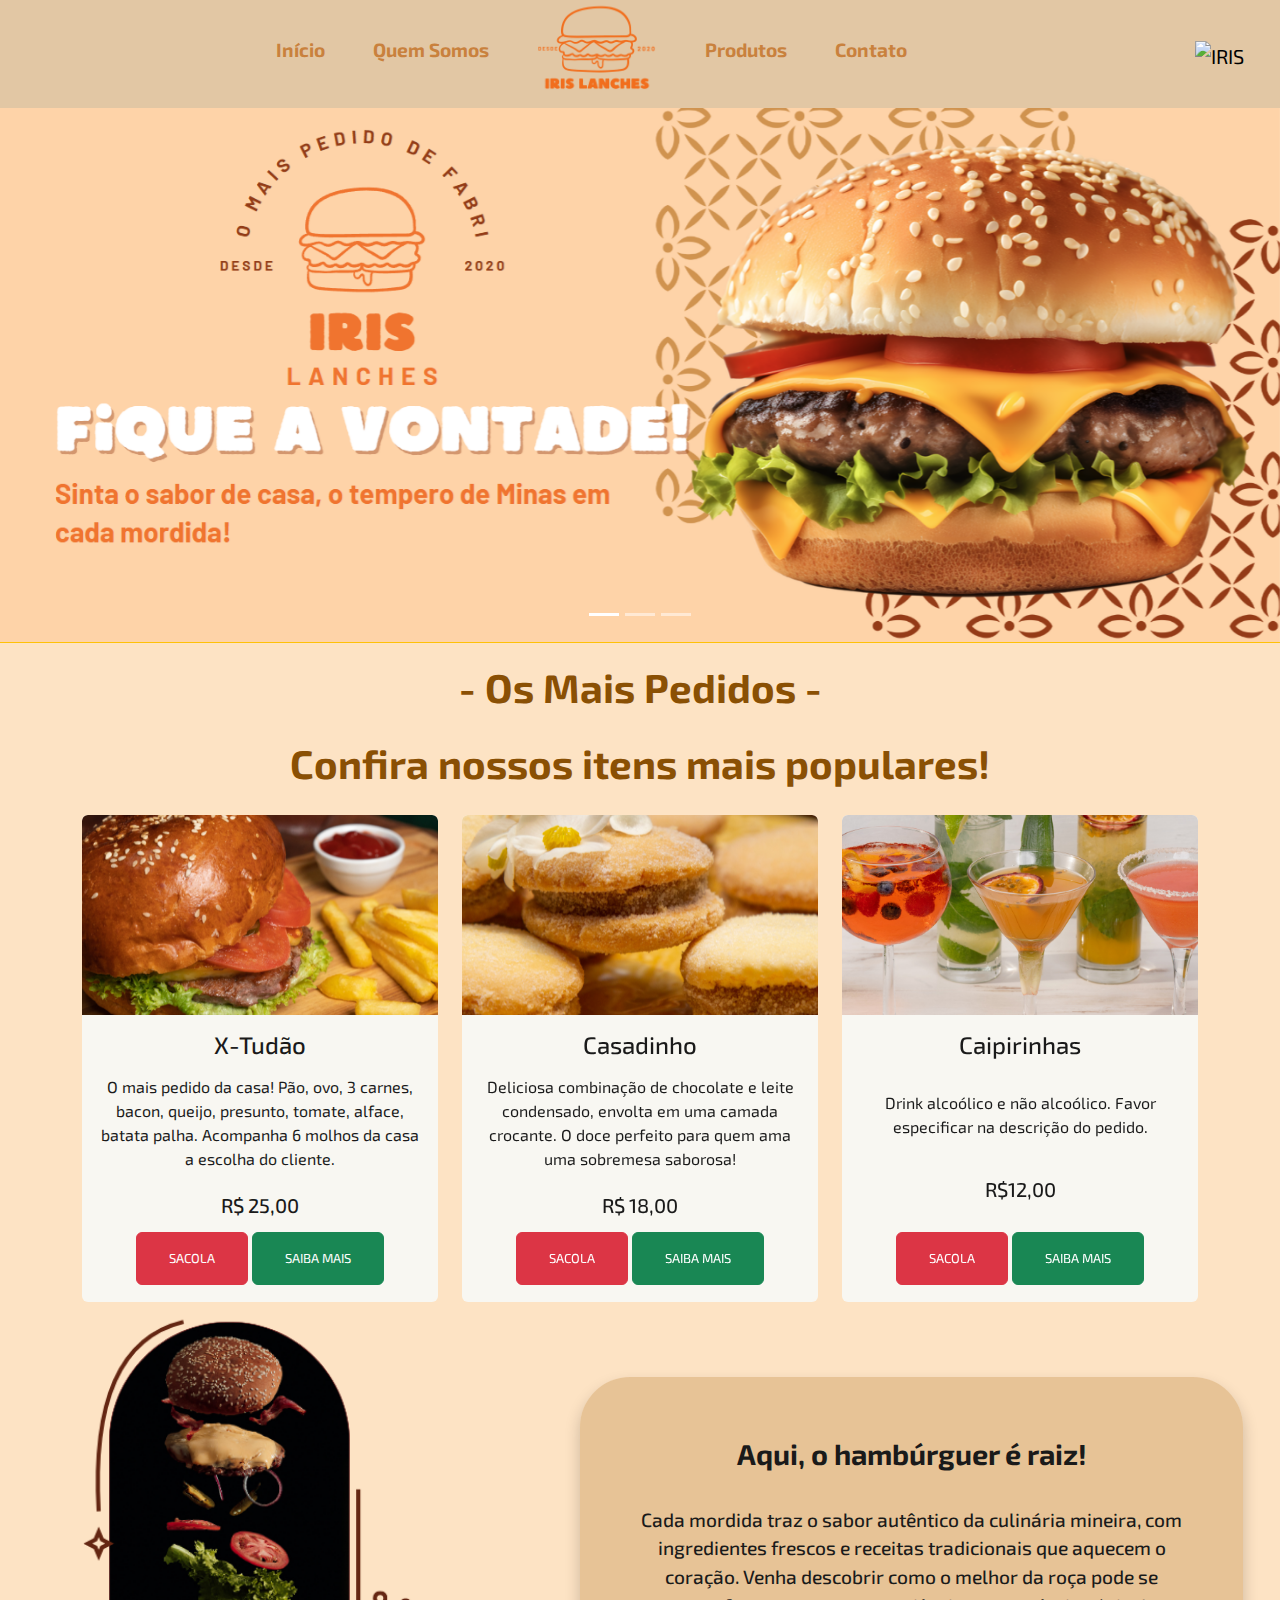
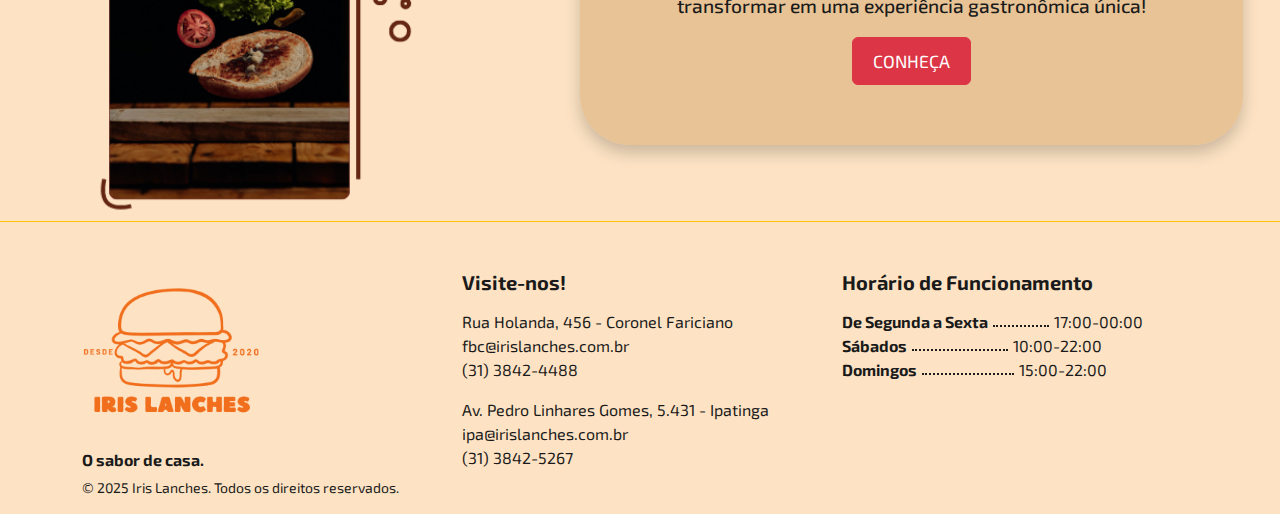
==== commit c4c74b5d: "Breadcrumb e footer atualizados" ====
--- a/index.html
+++ b/index.html
@@ -1,158 +1,170 @@
 <!DOCTYPE html>
 <html lang="pt-BR">
+
 <head>
-  <meta charset="utf-8"> <!--Ignora caracteres especiais-->
-  <meta name="viewport" content="width=device-width, initial-scale=1.0"><!-- Adapta formato do site para qualquer tela -->
-  <title>IRIS LANCHES</title>
-
-  <!--Google Fonts-->
+    <meta charset="utf-8"> <!--Ignora caracteres especiais-->
+    <meta name="viewport" content="width=device-width, initial-scale=1.0">
+    <!-- Adapta formato do site para qualquer tela -->
+    <title>IRIS LANCHES</title>
+
+    <!--Google Fonts-->
     <link rel="preconnect" href="https://fonts.googleapis.com">
     <link rel="preconnect" href="https://fonts.gstatic.com" crossorigin>
-    <link href="https://fonts.googleapis.com/css2?family=Exo+2:ital,wght@0,100..900;1,100..900&family=Kanit:ital,wght@0,100;0,200;0,300;0,400;0,500;0,600;0,700;0,800;0,900;1,100;1,200;1,300;1,400;1,500;1,600;1,700;1,800;1,900&display=swap" rel="stylesheet">
-
-  <!--Link Booststrap-->
-  <link href="https://cdn.jsdelivr.net/npm/bootstrap@5.3.3/dist/css/bootstrap.min.css" rel="stylesheet"
-    integrity="sha384-QWTKZyjpPEjISv5WaRU9OFeRpok6YctnYmDr5pNlyT2bRjXh0JMhjY6hW+ALEwIH" crossorigin="anonymous"> 
-  
-  <!--Bootstrap Icons-->
-  <link rel="icon" href="img/favicon.ico" type="image/x-icon">
-
-  <!--CSS Local-->
-  <link rel="stylesheet" href="assets/style.css"> 
+    <link
+        href="https://fonts.googleapis.com/css2?family=Exo+2:ital,wght@0,100..900;1,100..900&family=Kanit:ital,wght@0,100;0,200;0,300;0,400;0,500;0,600;0,700;0,800;0,900;1,100;1,200;1,300;1,400;1,500;1,600;1,700;1,800;1,900&display=swap"
+        rel="stylesheet">
+
+    <!--Link Booststrap-->
+    <link href="https://cdn.jsdelivr.net/npm/bootstrap@5.3.3/dist/css/bootstrap.min.css" rel="stylesheet"
+        integrity="sha384-QWTKZyjpPEjISv5WaRU9OFeRpok6YctnYmDr5pNlyT2bRjXh0JMhjY6hW+ALEwIH" crossorigin="anonymous">
+
+    <!--Bootstrap Icons-->
+    <link rel="icon" href="img/favicon.ico" type="image/x-icon">
+
+    <!--CSS Local-->
+    <link rel="stylesheet" href="assets/style.css">
 </head>
 
 <body>
-<!--NAVBAR-->
-<header>
-    <nav class="navbar navbar-expand-lg bg-navbar">
-        <div class="container-fluid">
-            <button class="navbar-toggler" type="button" data-bs-toggle="collapse"
-                data-bs-target="#navbarSupportedContent" aria-controls="navbarSupportedContent"
-                aria-expanded="false" aria-label="Toggle navigation">
-                <span class="navbar-toggler-icon"></span>
-          </button>
-          <div class="collapse navbar-collapse justify-content-center" id="navbarSupportedContent">
-              <ul class="navbar-nav">
-                  <li class="nav-item active ms-3 me-3">
-                      <a class="nav-link nav-hover h6 text" href="index.html" style="font-size: larger;"><strong>Início</strong></a>
-                  </li>
-                  <li class="nav-item ms-3 me-3">
-                      <a class="nav-link nav-hover h6 text" href="quem-somos.html" style="font-size: larger;"><strong>Quem Somos</strong></a>
-                  </li> 
-                </ul>
-                <!--Logo-->
-                <a class="navbar-brand mx-4" href="index.html">
-                    <img src="img/logo.navbar.png" alt="IRIS" width="120" height="120">
-                </a>
-                <ul class="navbar-nav">
-                    <li class="nav-item ms-3 me-3 dropdown">
-                        <a class="nav-link nav-hover h6 text" href="#" 
-                            data-bs-toggle="dropdown" aria-expanded="false" style="font-size: larger;">
-                            <strong>Produtos</strong>
+    <!--NAVBAR-->
+    <header>
+        <nav class="navbar navbar-expand-lg bg-navbar">
+            <div class="container-fluid">
+                <button class="navbar-toggler" type="button" data-bs-toggle="collapse"
+                    data-bs-target="#navbarSupportedContent" aria-controls="navbarSupportedContent"
+                    aria-expanded="false" aria-label="Toggle navigation">
+                    <span class="navbar-toggler-icon"></span>
+                </button>
+                <div class="collapse navbar-collapse justify-content-center" id="navbarSupportedContent">
+                    <ul class="navbar-nav">
+                        <li class="nav-item active ms-3 me-3">
+                            <a class="nav-link nav-hover h6 text" href="index.html"
+                                style="font-size: larger;"><strong>Início</strong></a>
+                        </li>
+                        <li class="nav-item ms-3 me-3">
+                            <a class="nav-link nav-hover h6 text" href="quem-somos.html"
+                                style="font-size: larger;"><strong>Quem Somos</strong></a>
+                        </li>
+                    </ul>
+                    <!--Logo-->
+                    <a class="navbar-brand mx-4" href="index.html">
+                        <img src="img/logo.navbar.png" alt="IRIS" width="120" height="120">
+                    </a>
+                    <ul class="navbar-nav">
+                        <li class="nav-item ms-3 me-3 dropdown">
+                            <a class="nav-link nav-hover h6 text" href="#" data-bs-toggle="dropdown"
+                                aria-expanded="false" style="font-size: larger;">
+                                <strong>Produtos</strong>
+                            </a>
+                            <ul class="dropdown-menu border-warning">
+                                <li><a class="dropdown-item"
+                                        href="produtos/hamburgueres.html"><strong>Hambúrgueres</strong></a></li>
+                                <li><a class="dropdown-item" href="produtos/bebidas.html"><strong>Bebidas</strong></a>
+                                </li>
+                                <li><a class="dropdown-item" href="produtos/porcoes.html"><strong>Porções</strong></a>
+                                </li>
+                                <li><a class="dropdown-item"
+                                        href="produtos/sobremesas.html"><strong>Sobremesas</strong></a></li>
+                                <li>
+                                    <hr class="dropdown-divider border-success">
+                                </li>
+                                <li><a class="dropdown-item" href="produtos.html" style="font-size: larger;"><strong>Ver
+                                            tudo</strong></a></li>
+                            </ul>
+                        </li>
+
+                        <li class="nav-item ms-3 me-3">
+                            <a class="nav-link nav-hover h6 text" href="contato.html"
+                                style="font-size: larger;"><strong>Contato</strong></a>
+                        </li>
+                    </ul>
+                </div>
+
+                <ul class="navbar-nav ms-auto">
+                    <li class="nav-item">
+                        <!--Sacola-->
+                        <a class="navbar-brand mx-4" href="carrinho.html">
+                            <img src="img/Sacola.png" alt="IRIS" width="50" height="50">
                         </a>
-                        <ul class="dropdown-menu border-warning">
-                            <li><a class="dropdown-item" href="produtos/hamburgueres.html"><strong>Hambúrgueres</strong></a></li>
-                            <li><a class="dropdown-item" href="produtos/bebidas.html"><strong>Bebidas</strong></a></li>
-                            <li><a class="dropdown-item" href="/produtos/porcoes.html"><strong>Porções</strong></a></li>
-                            <li><a class="dropdown-item" href="produtos/sobremesas.html"><strong>Sobremesas</strong></a></li>
-                            <li>
-                                <hr class="dropdown-divider border-success">
-                            </li>
-                            <li><a class="dropdown-item" href="produtos.html" style="font-size: larger;"><strong>Ver tudo</strong></a></li>
-                        </ul>
-                    </li>
-
-                    <li class="nav-item ms-3 me-3">
-                        <a class="nav-link nav-hover h6 text" href="contato.html" style="font-size: larger;"><strong>Contato</strong></a>
                     </li>
                 </ul>
-          </div>
-
-          <ul class="navbar-nav ms-auto">
-              <li class="nav-item">
-                  <!--Sacola-->
-                <a class="navbar-brand mx-4" href="carrinho.html">
-                    <img src="img/Sacola.png" alt="IRIS" width="50" height="50">
-                </a>
-              </li>
-          </ul>
-      </div>
-  </nav>
-</header>
-</main>
-
-<!--CARROSSEL-->
-<div id="carouselExampleIndicators" class="carousel slide custom-carousel border-bottom border-danger"
-    data-bs-ride="carousel" data-bs-pause="false">
-    <div class="carousel-indicators">
-        <button type="button" data-bs-target="#carouselExampleIndicators" data-bs-slide-to="0" class="active"
-            aria-current="true" aria-label="Slide 1"></button>
-        <button type="button" data-bs-target="#carouselExampleIndicators" data-bs-slide-to="1"
-            aria-label="Slide 2"></button>
-        <button type="button" data-bs-target="#carouselExampleIndicators" data-bs-slide-to="2"
-            aria-label="Slide 3"></button>
-    </div>
-    <div class="carousel-inner">
-        <!-- Slide 1 -->
-        <div class="carousel-item active">
-            <img src="img/Carrossel-1.png" class="d-block w-100" alt="Imagem de Hambúrguer">
-            <div class="carousel-caption">
-                <a href="produtos/hamburgueres.html" class="btn btn-danger mt-3">Lanches</a>
-            </div>
-        </div>
-        <!-- Slide 2 -->
-        <div class="carousel-item">
-            <img src="img/Carrossel-2.png" class="d-block w-100" alt="Imagem de Sobremesa">
-            <div class="carousel-caption">
-                <a href="produtos/sobremesas.html" class="btn btn-danger mt-3">Sobremesas</a>
-            </div>
-        </div>
-        <!-- Slide 3 -->
-        <div class="carousel-item">
-            <img src="img/Carrrossel-3.png" class="d-block w-100" alt="Imagem de Bebidas">
-            <div class="carousel-caption">
-                <a href="produtos/bebidas.html" class="btn btn-danger mt-3">Bebidas</a>
-            </div>
-        </div>
-    </div>
-</div>
-
-  <!-- Título  -->
-     <div class="titulo text-center d-flex flex-column align-items-center">
+            </div>
+        </nav>
+    </header>
+    </main>
+
+    <!--CARROSSEL-->
+    <div id="carouselExampleIndicators" class="carousel slide custom-carousel border-bottom border-warning"
+        data-bs-ride="carousel" data-bs-pause="false">
+        <div class="carousel-indicators">
+            <button type="button" data-bs-target="#carouselExampleIndicators" data-bs-slide-to="0" class="active"
+                aria-current="true" aria-label="Slide 1"></button>
+            <button type="button" data-bs-target="#carouselExampleIndicators" data-bs-slide-to="1"
+                aria-label="Slide 2"></button>
+            <button type="button" data-bs-target="#carouselExampleIndicators" data-bs-slide-to="2"
+                aria-label="Slide 3"></button>
+        </div>
+        <div class="carousel-inner">
+            <!-- Slide 1 -->
+            <div class="carousel-item active">
+                <img src="img/Carrossel-1.png" class="d-block w-100" alt="Imagem de Hambúrguer">
+            </div>
+            <!-- Slide 2 -->
+            <div class="carousel-item">
+                <img src="img/Carrossel-2.png" class="d-block w-100" alt="Imagem de Sobremesa">
+            </div>
+            <!-- Slide 3 -->
+            <div class="carousel-item">
+                <img src="img/Carrrossel-3.png" class="d-block w-100" alt="Imagem de Bebidas">
+            </div>
+        </div>
+    </div>
+    <!--END CARROSSEL-->
+
+    <!-- Título  -->
+    <div class="titulo text-center d-flex flex-column align-items-center">
         <h1><strong>- Os Mais Pedidos -</strong></h1>
-     </div>
-     <!-- Subtítulo -->
+    </div>
+    <!-- Subtítulo -->
     <div class="subtitulo text-center d-flex flex-column align-items-center">
         <h1><strong>Confira nossos itens mais populares!</strong></h1>
     </div>
-        <!-- CARDS -->
-        <div class="container">
-            <div id="carouselExampleAutoplaying" class="carousel slide" data-bs-ride="carousel" data-bs-interval="5000" data-bs-pause="false">
-                <div class="carousel-inner">
-                    <div class="carousel-item active">
-                        <div class="row">
-                            <div class="col-md-4">
-
-                                <!--Card X-Tudão-->
-                                <div class="card border-0 text-center d-flex flex-column align-items-center">
-                                    <img src="img/Card-Início-1.png" class="card-img-top img-carousel" alt="X-Tudão">
-                                    <div class="card-body">
-                                        <h4 class="card-title">X-Tudão</h4>
-                                        <p class="card-text">O mais pedido da casa! Pão, ovo, 3 carnes, bacon, queijo, presunto, tomate, alface, batata palha. Acompanha 6 molhos da casa a escolha do cliente.</p>
-                                        <h5 class="card-text">R$ 25,00</h5>
-                                        <div class="d-flex justify-content-center">
-                                            <button class="btn btn-danger me-2" data-bs-toggle="modal" data-bs-target="#infoModalXTudao">Saiba mais</button> 
-                                            <a href="comprar/hamburguer" class="btn btn-success">Comprar</a> 
-                                        </div>
-                                    </div>
-                                </div>
-                                <!--Modal para X-Tudão-->
-                            <div class="modal fade" id="infoModalXTudao" tabindex="-1" aria-labelledby="infoModalLabel" aria-hidden="true">
+    <!-- CARDS -->
+    <div class="container">
+        <div id="carouselExampleAutoplaying" class="carousel slide" data-bs-ride="carousel" data-bs-interval="5000"
+            data-bs-pause="false">
+            <div class="carousel-inner">
+                <div class="carousel-item active">
+                    <div class="row">
+                        <div class="col-md-4">
+
+                            <!--Card X-Tudão-->
+                            <div class="card border-0 text-center d-flex flex-column align-items-center">
+                                <img src="img/Card-Início-1.png" class="card-img-top img-carousel" alt="X-Tudão">
+                                <div class="card-body">
+                                    <h4 class="card-title">X-Tudão</h4>
+                                    <p class="card-text">O mais pedido da casa! Pão, ovo, 3 carnes, bacon, queijo,
+                                        presunto, tomate, alface, batata palha. Acompanha 6 molhos da casa a escolha do
+                                        cliente.</p>
+                                    <h5 class="card-text">R$ 25,00</h5>
+                                    <div class="d-flex justify-content-center">
+                                        <div class="mt-auto">
+                                            <button class="btn btn-danger" onclick="adicionarSacola('X-Tudão','25,00')">Sacola</button>
+                                            <button class="btn btn-success" data-bs-toggle="modal" data-bs-target="#infoModalCaipirinha">Saiba mais</button>
+                                        </div>
+                                    </div>
+                                </div>
+                            </div>
+                            <!--Modal para X-Tudão-->
+                            <div class="modal fade" id="infoModalXTudao" tabindex="-1" aria-labelledby="infoModalLabel"
+                                aria-hidden="true">
                                 <div class="modal-dialog">
                                     <div class="modal-content">
                                         <div class="modal-header">
-                                            <h5 class="modal-title" id="infoModalLabel">Informações Nutricionais - X-Tudão</h5>
-                                            <button type="button" class="btn-close" data-bs-dismiss="modal" aria-label="Close"></button>
+                                            <h5 class="modal-title" id="infoModalLabel">Informações Nutricionais -
+                                                X-Tudão</h5>
+                                            <button type="button" class="btn-close" data-bs-dismiss="modal"
+                                                aria-label="Close"></button>
                                         </div>
                                         <div class="modal-body">
                                             <ul>
@@ -166,161 +178,189 @@
                                     </div>
                                 </div>
                             </div>
-                            </div>
-
-                            <!--Card Casadinho-->
-                            <div class="col-md-4">
-                                <div class="card border-0 text-center d-flex flex-column align-items-center">
-                                    <img src="img/Card-Início-2.png" class="card-img-top img-carousel" alt="Doce">
-                                    <div class="card-body">
-                                        <h4 class="card-title">Casadinho</h4>
-                                        <p class="card-text">Deliciosa combinação de chocolate e leite condensado, envolta em uma camada crocante. O doce perfeito para quem ama uma sobremesa saborosa!</p>
-                                        <h5 class="card-text">R$ 18,00</h5>
-                                        <div class="d-flex justify-content-center">
-                                            <button class="btn btn-danger me-2" data-bs-toggle="modal" data-bs-target="#infoModalCasadinho">Saiba mais</button>
-                                            <a href="comprar/hamburguer" class="btn btn-success">Comprar</a> 
-                                        </div>
-                                    </div>
-                                </div>
-                            </div>
-                             <!--Modal para Casadinho-->
-                             <div class="modal fade" id="infoModalCasadinho" tabindex="-1" aria-labelledby="infoModalLabel" aria-hidden="true">
-                                <div class="modal-dialog">
-                                    <div class="modal-content">
-                                        <div class="modal-header">
-                                            <h5 class="modal-title" id="infoModalLabel">Informações Nutricionais - Casadinho</h5>
-                                            <button type="button" class="btn-close" data-bs-dismiss="modal" aria-label="Close"></button>
-                                        </div>
-                                        <div class="modal-body">
-                                            <ul>
-                                                <li><strong>Calorias:</strong> 650 kcal</li>
-                                                <li><strong>Açúcares:</strong> 12g</li>
-                                                <li><strong>Proteínas:</strong> 34g</li>
-                                                <li><strong>Gorduras:</strong> 35g</li>
-                                                <li><strong>Sódio:</strong> 850mg</li>
-                                            </ul>
-                                        </div>
-                                    </div>
-                                </div>
-                            </div>
-
-                            <!-- Card Drinks-->
-                            <div class="col-md-4">
-                                <div class="card border-0 text-center d-flex flex-column align-items-center">
-                                    <img src="img/Card-Início-3.png" class="card-img-top img-carousel" alt="Drinks">
-                                    <div class="card-body">
-                                        <h4 class="card-title">Drink</h4>
-                                        <p class="card-text">Refresque-se com nossos drinks exclusivos! Perfeitos para qualquer ocasião, com combinações únicas e sabores incomparáveis.</p>
-                                        <h5 class="card-text">R$ 20,00</h5>
-                                        <div class="d-flex justify-content-center">
-                                            <button class="btn btn-danger me-2" data-bs-toggle="modal" data-bs-target="#infoModalDrinks">Saiba mais</button>
-                                            <a href="comprar/hamburguer" class="btn btn-success">Comprar</a> 
-                                        </div>
-                                    </div>
-                                </div>
-                            </div>
-                            <!--Modal para Drinks-->
-                            <div class="modal fade" id="infoModalDrinks" tabindex="-1" aria-labelledby="infoModalLabel" aria-hidden="true">
-                                <div class="modal-dialog">
-                                    <div class="modal-content">
-                                        <div class="modal-header">
-                                            <h5 class="modal-title" id="infoModalLabel">Informações Nutricionais - Drinks</h5>
-                                            <button type="button" class="btn-close" data-bs-dismiss="modal" aria-label="Close"></button>
-                                        </div>
-                                        <div class="modal-body">
-                                            <ul>
-                                                <li><strong>Calorias:</strong> 650 kcal</li>
-                                                <li><strong>Açúcares:</strong> 12g</li>
-                                                <li><strong>Proteínas:</strong> 34g</li>
-                                                <li><strong>Gorduras:</strong> 35g</li>
-                                                <li><strong>Sódio:</strong> 850mg</li>
-                                            </ul>
-                                        </div>
-                                    </div>
-                                </div>
-                            </div>
-                            </div>
-                        </div>
-                    </div>
-                </div>
-            </div>
-        </div>
-        
-<!--SECTION "QUEM SOMOS"-->
-<section class="quem-somos">
-<div class="row align-items-center">
-  <div class="col-lg-5">
-      <img src="img/Quem Somos.png" alt="Quem Somos" width="100%">
-  </div>
-  <div class="col-lg-7">
-      <div class="m-pp">
-        <!--Card Estilizado -->
-        <div class="card border-0 text-center d-flex flex-column align-items-center">
-          <h1><strong>Aqui, o hambúrguer é raiz!</strong></h1>
-          ​<h5>Cada mordida traz o sabor autêntico da culinária mineira, com ingredientes frescos e receitas tradicionais que aquecem o coração. Venha descobrir como o melhor da roça pode se transformar em uma experiência gastronômica única!</h5>
-          <a href="quem-somos.html" class="btn btn-danger mt-2">Conheça</a>
-      </div>
-  </div>
-</div>
-</div>
-</section>
-
-<!--FOOTER-->
-<footer>
-    <div class="row border-bottom border-warning"></div>
-<div class="container my-5">
-  <div class="row">
-      <!-- Coluna 1 -->
-      <div class="col-lg-4 col-sm-12 text-start">
-          <img src="img/logo.navbar.png" class="mb-8" width="180px">
-          <h6><strong>O sabor de casa.</strong></h6>
-          <p class="small">© 2024 Iris Lanches®. Todos os direitos reservados.</p>
-      </div>
-
-      <!-- Coluna 2 -->
-      <div class="col-lg-4 col-sm-12 text-start my-lg-0 my-sm-4">
-          <h5 class="mb-3"><strong>Visite-nos!</strong></h5>
-          <p>Rua Holanda, 456 - Coronel Fariciano<br>
-              fbc@irislanches.com.br<br>
-              (31) 3842-4488</p>
-          <p>Av. Pedro Linhares Gomes, 5.431 - Ipatinga<br>
-              ipa@irislanches.com.br<br>
-              (31) 3842-5267</p>
-      </div>
-
-      <!-- Coluna 3 -->
-      <div class="col-lg-4 col-sm-12 text-start">
-          <h5 class="mb-3"><strong>Horário de Funcionamento</strong></h5>
-          <div class="footer-item">
-              <div><strong>De Segunda a Sexta</strong></div>
-              <div class="footer-line"></div>
-              <div>17:00-00:00</div>
-          </div>
-          <div class="footer-item">
-              <div><strong>Sábados</strong></div>
-              <div class="footer-line"></div>
-              <div>10:00-22:00</div>
-          </div>
-          <div class="footer-item">
-              <div><strong>Domingos</strong></div>
-              <div class="footer-line"></div>
-              <div>15:00-22:00</div>
-</div>
-
-<a href="https://www.facebook.com/SenaiMG" class="btn text-danger fs-5"><i
-class="bi bi-facebook"></i></a>
-<a href="https://www.instagram.com/senaiminas" class="btn text-danger fs-5"><i
-class="bi bi-instagram"></i></a>
-<a href="https://x.com/senaimg" class="btn text-danger fs-5"><i class="bi bi-twitter"></i></a>
-</div>
-</div>
-</div>
-</div>
-</footer>
-
-<script src="https://cdn.jsdelivr.net/npm/bootstrap@5.3.3/dist/js/bootstrap.bundle.min.js"
-integrity="sha384-YvpcrYf0tY3lHB60NNkmXc5s9fDVZLESaAA55NDzOxhy9GkcIdslK1eN7N6jIeHz"
-crossorigin="anonymous"></script>
+                        </div>
+
+                        <!--Card Casadinho-->
+                        <div class="col-md-4">
+                            <div class="card border-0 text-center d-flex flex-column align-items-center">
+                                <img src="img/Card-Início-2.png" class="card-img-top img-carousel" alt="Doce">
+                                <div class="card-body">
+                                    <h4 class="card-title">Casadinho</h4>
+                                    <p class="card-text">Deliciosa combinação de chocolate e leite condensado, envolta
+                                        em uma camada crocante. O doce perfeito para quem ama uma sobremesa saborosa!
+                                    </p>
+                                    <h5 class="card-text">R$ 18,00</h5>
+                                    <div class="d-flex justify-content-center">
+                                        <div class="mt-auto">
+                                            <button class="btn btn-danger" onclick="adicionarSacola('Casadinho', 'R$18,00')">Sacola</button>
+                                            <button class="btn btn-success" data-bs-toggle="modal" data-bs-target="#infoModalCaipirinha">Saiba mais</button>
+                                        </div>
+                                    </div>
+                                </div>
+                            </div>
+                        </div>
+                        <!--Modal para Casadinho-->
+                        <div class="modal fade" id="infoModalCasadinho" tabindex="-1" aria-labelledby="infoModalLabel"
+                            aria-hidden="true">
+                            <div class="modal-dialog">
+                                <div class="modal-content">
+                                    <div class="modal-header">
+                                        <h5 class="modal-title" id="infoModalLabel">Informações Nutricionais - Casadinho
+                                        </h5>
+                                        <button type="button" class="btn-close" data-bs-dismiss="modal"
+                                            aria-label="Close"></button>
+                                    </div>
+                                    <div class="modal-body">
+                                        <ul>
+                                            <li><strong>Calorias:</strong> 650 kcal</li>
+                                            <li><strong>Açúcares:</strong> 12g</li>
+                                            <li><strong>Proteínas:</strong> 34g</li>
+                                            <li><strong>Gorduras:</strong> 35g</li>
+                                            <li><strong>Sódio:</strong> 850mg</li>
+                                        </ul>
+                                    </div>
+                                </div>
+                            </div>
+                        </div>
+
+                        <!-- Card Drinks-->
+                        <div class="col-md-4">
+                            <div class="card border-0 text-center d-flex flex-column align-items-center">
+                                <img src="img/Card-Início-3.png" class="card-img-top img-carousel" alt="Drinks">
+                                <div class="card-body">
+                                    <h4 class="card-title">Caipirinhas</h4>
+                                    <p class="card-text">Drink alcoólico e não alcoólico. Favor especificar na descrição do pedido.</p>
+                                    <h5 class="card-text">R$12,00</h5>
+                                    <div class="d-flex justify-content-center">
+                                        <div class="mt-auto">
+                                            <button class="btn btn-danger" onclick="adicionarSacola('Caipirinha', 'R$12,00')">Sacola</button>
+                                            <button class="btn btn-success" data-bs-toggle="modal" data-bs-target="#infoModalCaipirinha">Saiba mais</button>
+                                        </div>
+                                    </div>
+                                </div>
+                            </div>
+                        </div>
+                        <!--Modal para Drinks-->
+                        <div class="modal fade" id="infoModalCaipirinha" tabindex="-1" aria-labelledby="infoModalLabel"
+                            aria-hidden="true">
+                            <div class="modal-dialog">
+                                <div class="modal-content">
+                                    <div class="modal-header">
+                                        <h5 class="modal-title" id="infoModalLabel">Informações Nutricionais - Drinks
+                                        </h5>
+                                        <button type="button" class="btn-close" data-bs-dismiss="modal"
+                                            aria-label="Close"></button>
+                                    </div>
+                                    <div class="modal-body">
+                                        <ul>
+                                            <li><strong>Calorias:</strong> 650 kcal</li>
+                                            <li><strong>Açúcares:</strong> 12g</li>
+                                            <li><strong>Proteínas:</strong> 34g</li>
+                                            <li><strong>Gorduras:</strong> 35g</li>
+                                            <li><strong>Sódio:</strong> 850mg</li>
+                                        </ul>
+                                    </div>
+                                </div>
+                            </div>
+                        </div>
+                    </div>
+                </div>
+            </div>
+        </div>
+    </div>
+    </div>
+
+    <!--SECTION "QUEM SOMOS"-->
+    <section class="quem-somos">
+        <div class="row align-items-center">
+            <div class="col-lg-5">
+                <img src="img/Quem Somos.png" alt="Quem Somos" width="100%">
+            </div>
+            <div class="col-lg-7">
+                <div class="m-pp">
+                    <!--Card Estilizado -->
+                    <div class="card border-0 text-center d-flex flex-column align-items-center">
+                        <h1><strong>Aqui, o hambúrguer é raiz!</strong></h1>
+                        ​<h5>Cada mordida traz o sabor autêntico da culinária mineira, com ingredientes frescos e
+                            receitas tradicionais que aquecem o coração. Venha descobrir como o melhor da roça pode se
+                            transformar em uma experiência gastronômica única!</h5>
+                        <a href="quem-somos.html" class="btn btn-danger mt-2">Conheça</a>
+                    </div>
+                </div>
+            </div>
+        </div>
+    </section>
+
+    <!--FOOTER-->
+    <footer>
+        <div class="row border-bottom border-warning"></div>
+        <div class="container my-5">
+            <div class="row">
+                <!-- Coluna 1 -->
+                <div class="col-lg-4 col-sm-12 text-start">
+                    <img src="img/logo.navbar.png" class="mb-8" width="180px">
+                    <h6><strong>O sabor de casa.</strong></h6>
+                    <p class="small">© 2025 Iris Lanches. Todos os direitos reservados.</p>
+                </div>
+
+                <!-- Coluna 2 -->
+                <div class="col-lg-4 col-sm-12 text-start my-lg-0 my-sm-4">
+                    <h5 class="mb-3"><strong>Visite-nos!</strong></h5>
+                    <p>Rua Holanda, 456 - Coronel Fariciano<br>
+                        fbc@irislanches.com.br<br>
+                        (31) 3842-4488</p>
+                    <p>Av. Pedro Linhares Gomes, 5.431 - Ipatinga<br>
+                        ipa@irislanches.com.br<br>
+                        (31) 3842-5267</p>
+                </div>
+
+                <!-- Coluna 3 -->
+                <div class="col-lg-4 col-sm-12 text-start">
+                    <h5 class="mb-3"><strong>Horário de Funcionamento</strong></h5>
+                    <div class="footer-item">
+                        <div><strong>De Segunda a Sexta</strong></div>
+                        <div class="footer-line"></div>
+                        <div>17:00-00:00</div>
+                    </div>
+                    <div class="footer-item">
+                        <div><strong>Sábados</strong></div>
+                        <div class="footer-line"></div>
+                        <div>10:00-22:00</div>
+                    </div>
+                    <div class="footer-item">
+                        <div><strong>Domingos</strong></div>
+                        <div class="footer-line"></div>
+                        <div>15:00-22:00</div>
+                    </div>
+
+                    <a href="https://www.facebook.com/SenaiMG" class="btn text-danger fs-5"><i
+                            class="bi bi-facebook"></i></a>
+                    <a href="https://www.instagram.com/senaiminas" class="btn text-danger fs-5"><i
+                            class="bi bi-instagram"></i></a>
+                    <a href="https://x.com/senaimg" class="btn text-danger fs-5"><i class="bi bi-twitter"></i></a>
+                </div>
+            </div>
+        </div>
+        </div>
+
+        <script>
+            // Função para adicionar itens à sacola
+            function adicionarSacola(nome, descricao) {
+                let sacola = JSON.parse(localStorage.getItem('sacola')) || [];
+                const item = { nome, descricao };
+                
+                sacola.push(item);
+                localStorage.setItem('sacola', JSON.stringify(sacola));
+            
+                alert(`${nome} foi adicionado à sua sacola.`);
+            }
+            </script>
+    </footer>
+
+    <script src="https://cdn.jsdelivr.net/npm/bootstrap@5.3.3/dist/js/bootstrap.bundle.min.js"
+        integrity="sha384-YvpcrYf0tY3lHB60NNkmXc5s9fDVZLESaAA55NDzOxhy9GkcIdslK1eN7N6jIeHz"
+        crossorigin="anonymous"></script>
 
 </body>
+
 </html>